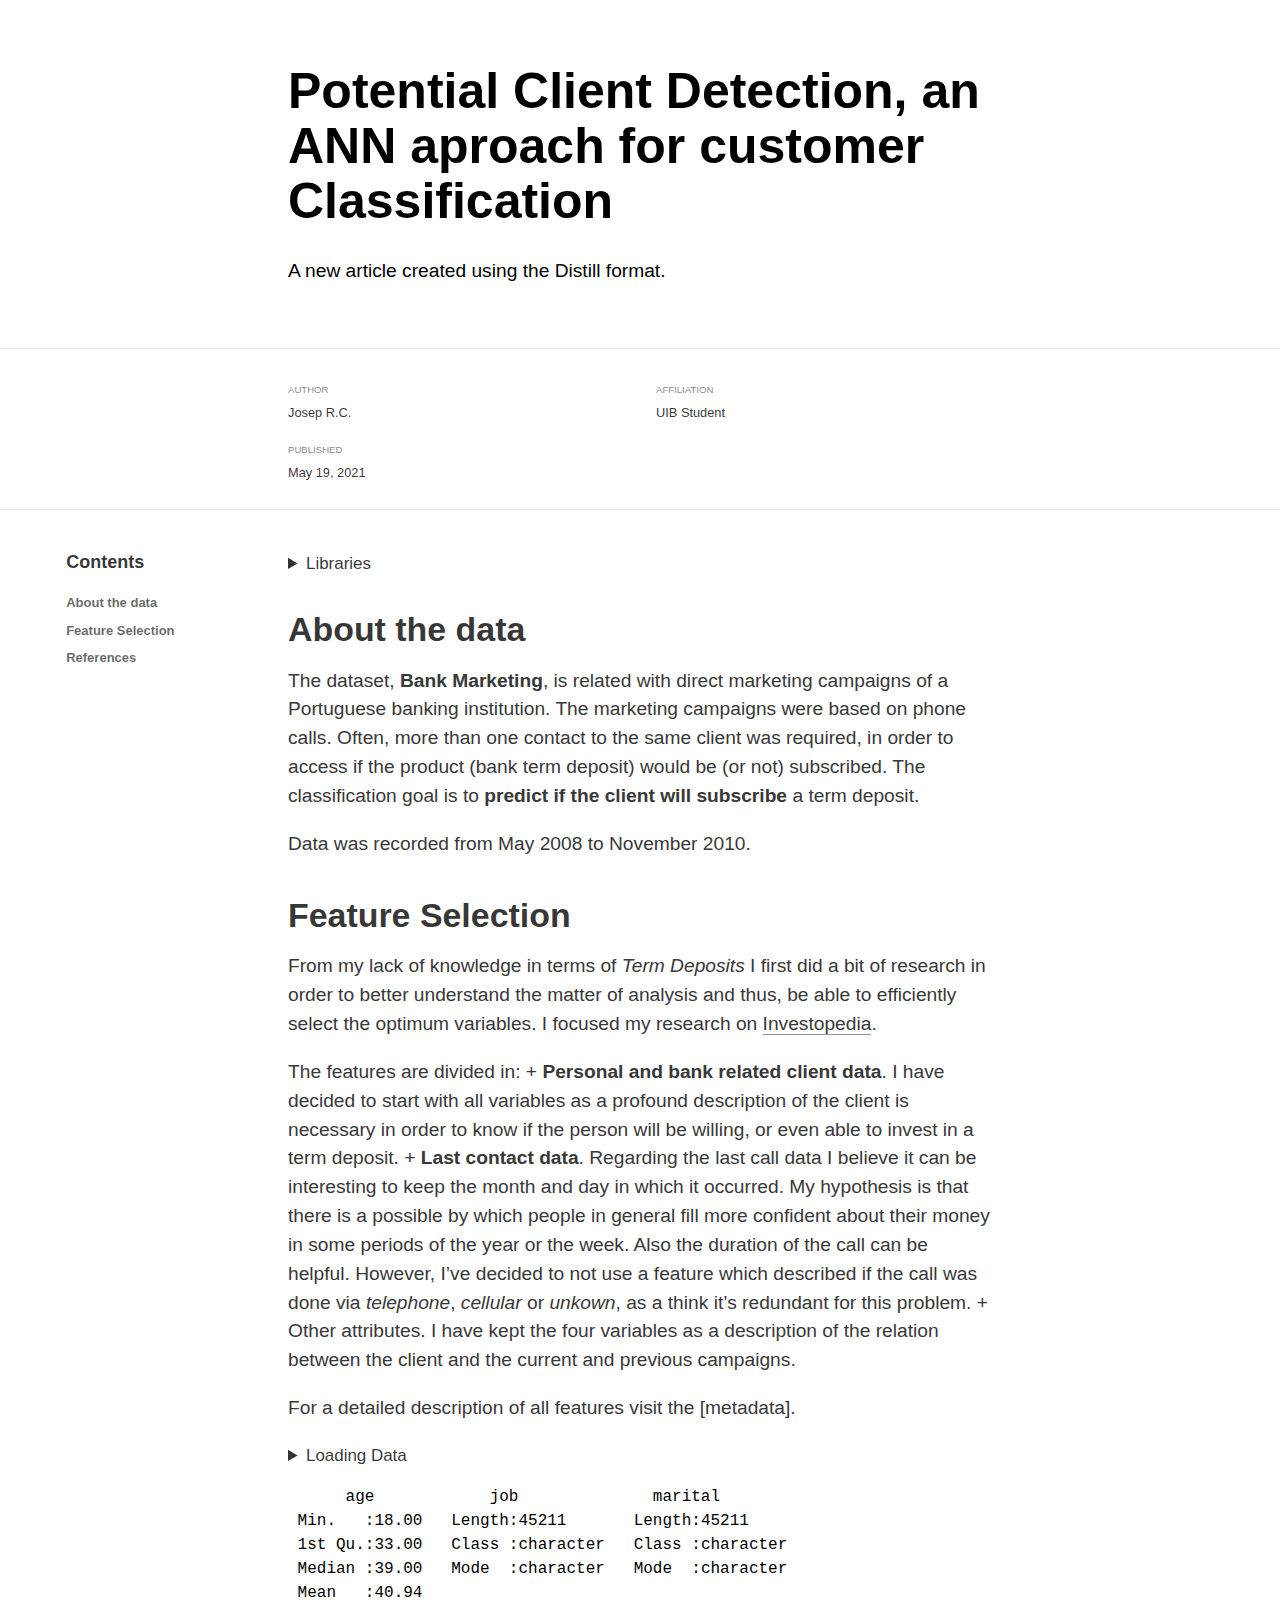
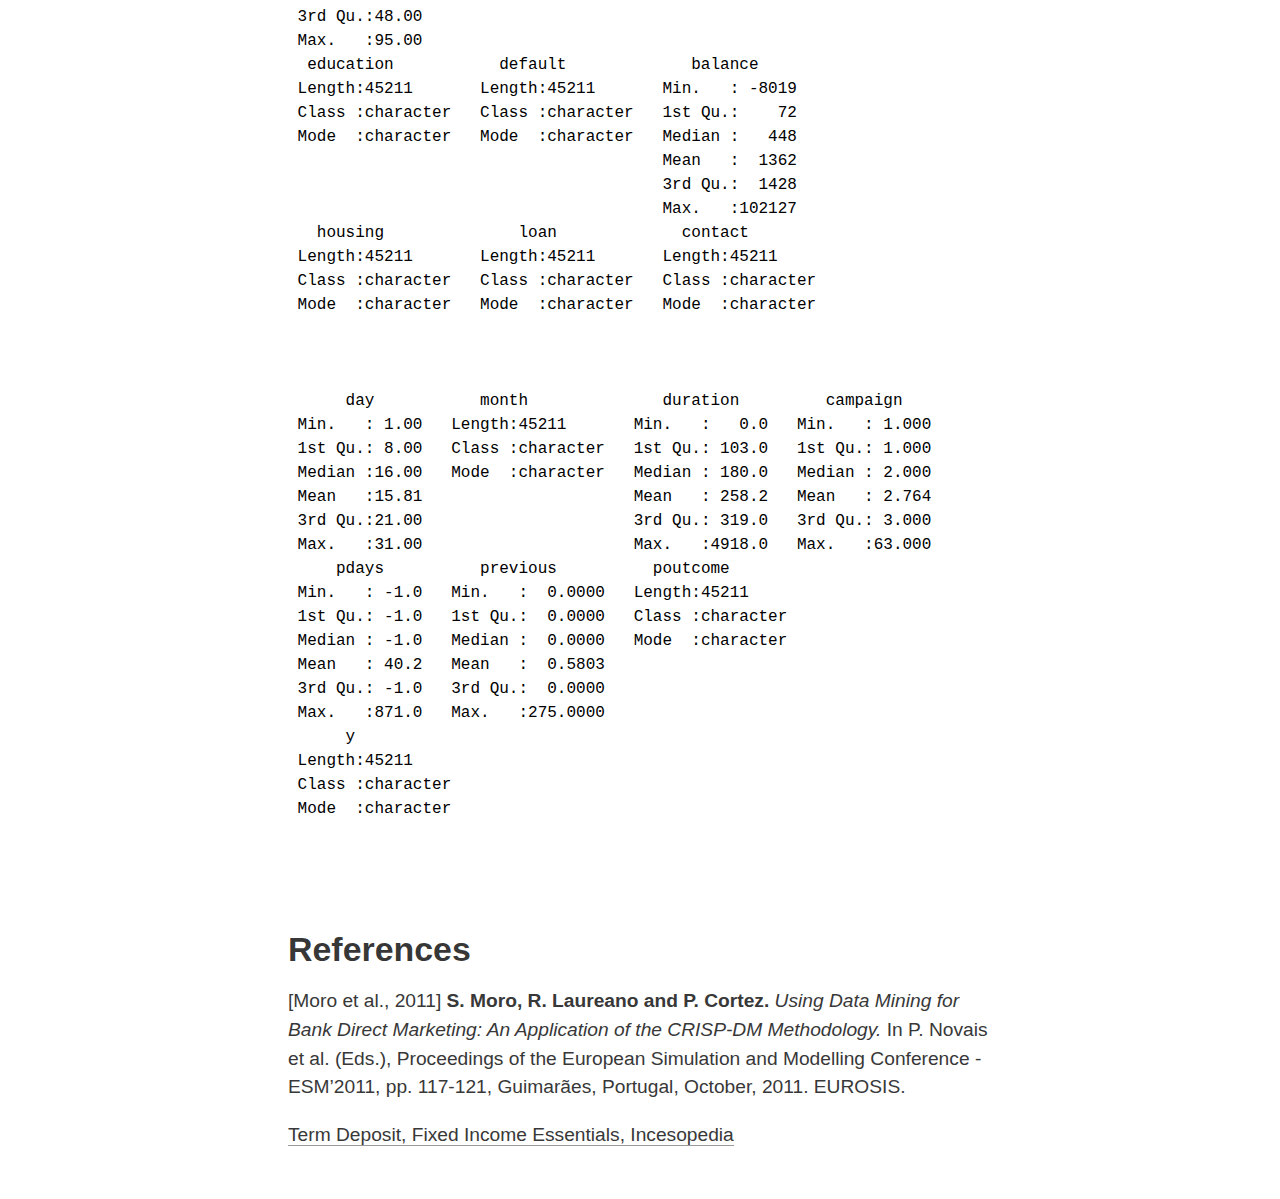
==== Index.html @ f20b3eb5 "Redistribution" ====
<!DOCTYPE html>

<html xmlns="http://www.w3.org/1999/xhtml" lang xml:lang>

<head>
  <meta charset="utf-8" />
  <meta name="viewport" content="width=device-width, initial-scale=1" />
  <meta http-equiv="X-UA-Compatible" content="IE=Edge,chrome=1" />
  <meta name="generator" content="distill" />

  <style type="text/css">
  /* Hide doc at startup (prevent jankiness while JS renders/transforms) */
  body {
    visibility: hidden;
  }
  </style>

 <!--radix_placeholder_import_source-->
 <!--/radix_placeholder_import_source-->

<style type="text/css">code{white-space: pre;}</style>
<style type="text/css" data-origin="pandoc">
pre > code.sourceCode { white-space: pre; position: relative; }
pre > code.sourceCode > span { display: inline-block; line-height: 1.25; }
pre > code.sourceCode > span:empty { height: 1.2em; }
code.sourceCode > span { color: inherit; text-decoration: inherit; }
div.sourceCode { margin: 1em 0; }
pre.sourceCode { margin: 0; }
@media screen {
div.sourceCode { overflow: auto; }
}
@media print {
pre > code.sourceCode { white-space: pre-wrap; }
pre > code.sourceCode > span { text-indent: -5em; padding-left: 5em; }
}
pre.numberSource code
  { counter-reset: source-line 0; }
pre.numberSource code > span
  { position: relative; left: -4em; counter-increment: source-line; }
pre.numberSource code > span > a:first-child::before
  { content: counter(source-line);
    position: relative; left: -1em; text-align: right; vertical-align: baseline;
    border: none; display: inline-block;
    -webkit-touch-callout: none; -webkit-user-select: none;
    -khtml-user-select: none; -moz-user-select: none;
    -ms-user-select: none; user-select: none;
    padding: 0 4px; width: 4em;
    color: #aaaaaa;
  }
pre.numberSource { margin-left: 3em; border-left: 1px solid #aaaaaa;  padding-left: 4px; }
div.sourceCode
  {   }
@media screen {
pre > code.sourceCode > span > a:first-child::before { text-decoration: underline; }
}
code span.al { color: #ad0000; } /* Alert */
code span.an { color: #5e5e5e; } /* Annotation */
code span.at { color: #20794d; } /* Attribute */
code span.bn { color: #ad0000; } /* BaseN */
code span.bu { } /* BuiltIn */
code span.cf { color: #007ba5; } /* ControlFlow */
code span.ch { color: #20794d; } /* Char */
code span.cn { color: #8f5902; } /* Constant */
code span.co { color: #5e5e5e; } /* Comment */
code span.cv { color: #5e5e5e; font-style: italic; } /* CommentVar */
code span.do { color: #5e5e5e; font-style: italic; } /* Documentation */
code span.dt { color: #ad0000; } /* DataType */
code span.dv { color: #ad0000; } /* DecVal */
code span.er { color: #ad0000; } /* Error */
code span.ex { } /* Extension */
code span.fl { color: #ad0000; } /* Float */
code span.fu { color: #4758ab; } /* Function */
code span.im { } /* Import */
code span.in { color: #5e5e5e; } /* Information */
code span.kw { color: #007ba5; } /* Keyword */
code span.op { color: #5e5e5e; } /* Operator */
code span.ot { color: #007ba5; } /* Other */
code span.pp { color: #ad0000; } /* Preprocessor */
code span.sc { color: #20794d; } /* SpecialChar */
code span.ss { color: #20794d; } /* SpecialString */
code span.st { color: #20794d; } /* String */
code span.va { color: #111111; } /* Variable */
code span.vs { color: #20794d; } /* VerbatimString */
code span.wa { color: #5e5e5e; font-style: italic; } /* Warning */
</style>

  <!--radix_placeholder_meta_tags-->
  <title>Potential Client Detection, an ANN aproach for customer Classification</title>

  <meta property="description" itemprop="description" content="A new article created using the Distill format." />


  <!--  https://schema.org/Article -->
  <meta property="article:published" itemprop="datePublished" content="2021-05-20" />
  <meta property="article:created" itemprop="dateCreated" content="2021-05-20" />
  <meta name="article:author" content="Josep R.C." />

  <!--  https://developers.facebook.com/docs/sharing/webmasters#markup -->
  <meta property="og:title" content="Potential Client Detection, an ANN aproach for customer Classification" />
  <meta property="og:type" content="article" />
  <meta property="og:description" content="A new article created using the Distill format." />
  <meta property="og:locale" content="en_US" />

  <!--  https://dev.twitter.com/cards/types/summary -->
  <meta property="twitter:card" content="summary" />
  <meta property="twitter:title" content="Potential Client Detection, an ANN aproach for customer Classification" />
  <meta property="twitter:description" content="A new article created using the Distill format." />

  <!--/radix_placeholder_meta_tags-->
  <!--radix_placeholder_rmarkdown_metadata-->

  <script type="text/json" id="radix-rmarkdown-metadata">
  {"type":"list","attributes":{"names":{"type":"character","attributes":{},"value":["title","description","author","date","output"]}},"value":[{"type":"character","attributes":{},"value":["Potential Client Detection, an ANN aproach for customer Classification"]},{"type":"character","attributes":{},"value":["A new article created using the Distill format.\n"]},{"type":"list","attributes":{},"value":[{"type":"list","attributes":{"names":{"type":"character","attributes":{},"value":["name","url","affiliation","affiliation_url"]}},"value":[{"type":"character","attributes":{},"value":["Josep R.C."]},{"type":"character","attributes":{},"value":["https://www.linkedin.com/in/josep%F0%9F%8C%AB-roman-cardell-414880184/"]},{"type":"character","attributes":{},"value":["UIB Student"]},{"type":"character","attributes":{},"value":["https://www.uib.cat/"]}]}]},{"type":"character","attributes":{},"value":["2021-05-20"]},{"type":"list","attributes":{"names":{"type":"character","attributes":{},"value":["distill::distill_article"]}},"value":[{"type":"list","attributes":{"names":{"type":"character","attributes":{},"value":["toc","toc_depth","toc_float","code_folding","theme","selfe_contained"]}},"value":[{"type":"logical","attributes":{},"value":[true]},{"type":"integer","attributes":{},"value":[3]},{"type":"logical","attributes":{},"value":[true]},{"type":"logical","attributes":{},"value":[true]},{"type":"character","attributes":{},"value":["theme1.css"]},{"type":"logical","attributes":{},"value":[false]}]}]}]}
  </script>
  <!--/radix_placeholder_rmarkdown_metadata-->
  
  <script type="text/json" id="radix-resource-manifest">
  {"type":"list","attributes":{},"value":[]}
  </script>
  <!--radix_placeholder_navigation_in_header-->
  <!--/radix_placeholder_navigation_in_header-->
  <!--radix_placeholder_distill-->

  <style type="text/css">

  body {
    background-color: white;
  }

  .pandoc-table {
    width: 100%;
  }

  .pandoc-table>caption {
    margin-bottom: 10px;
  }

  .pandoc-table th:not([align]) {
    text-align: left;
  }

  .pagedtable-footer {
    font-size: 15px;
  }

  d-byline .byline {
    grid-template-columns: 2fr 2fr;
  }

  d-byline .byline h3 {
    margin-block-start: 1.5em;
  }

  d-byline .byline .authors-affiliations h3 {
    margin-block-start: 0.5em;
  }

  .authors-affiliations .orcid-id {
    width: 16px;
    height:16px;
    margin-left: 4px;
    margin-right: 4px;
    vertical-align: middle;
    padding-bottom: 2px;
  }

  d-title .dt-tags {
    margin-top: 1em;
    grid-column: text;
  }

  .dt-tags .dt-tag {
    text-decoration: none;
    display: inline-block;
    color: rgba(0,0,0,0.6);
    padding: 0em 0.4em;
    margin-right: 0.5em;
    margin-bottom: 0.4em;
    font-size: 70%;
    border: 1px solid rgba(0,0,0,0.2);
    border-radius: 3px;
    text-transform: uppercase;
    font-weight: 500;
  }

  d-article table.gt_table td,
  d-article table.gt_table th {
    border-bottom: none;
  }

  .html-widget {
    margin-bottom: 2.0em;
  }

  .l-screen-inset {
    padding-right: 16px;
  }

  .l-screen .caption {
    margin-left: 10px;
  }

  .shaded {
    background: rgb(247, 247, 247);
    padding-top: 20px;
    padding-bottom: 20px;
    border-top: 1px solid rgba(0, 0, 0, 0.1);
    border-bottom: 1px solid rgba(0, 0, 0, 0.1);
  }

  .shaded .html-widget {
    margin-bottom: 0;
    border: 1px solid rgba(0, 0, 0, 0.1);
  }

  .shaded .shaded-content {
    background: white;
  }

  .text-output {
    margin-top: 0;
    line-height: 1.5em;
  }

  .hidden {
    display: none !important;
  }

  d-article {
    padding-top: 2.5rem;
    padding-bottom: 30px;
  }

  d-appendix {
    padding-top: 30px;
  }

  d-article>p>img {
    width: 100%;
  }

  d-article h2 {
    margin: 1rem 0 1.5rem 0;
  }

  d-article h3 {
    margin-top: 1.5rem;
  }

  d-article iframe {
    border: 1px solid rgba(0, 0, 0, 0.1);
    margin-bottom: 2.0em;
    width: 100%;
  }

  /* Tweak code blocks */

  d-article div.sourceCode code,
  d-article pre code {
    font-family: Consolas, Monaco, 'Andale Mono', 'Ubuntu Mono', monospace;
  }

  d-article pre,
  d-article div.sourceCode,
  d-article div.sourceCode pre {
    overflow: auto;
  }

  d-article div.sourceCode {
    background-color: white;
  }

  d-article div.sourceCode pre {
    padding-left: 10px;
    font-size: 12px;
    border-left: 2px solid rgba(0,0,0,0.1);
  }

  d-article pre {
    font-size: 12px;
    color: black;
    background: none;
    margin-top: 0;
    text-align: left;
    white-space: pre;
    word-spacing: normal;
    word-break: normal;
    word-wrap: normal;
    line-height: 1.5;

    -moz-tab-size: 4;
    -o-tab-size: 4;
    tab-size: 4;

    -webkit-hyphens: none;
    -moz-hyphens: none;
    -ms-hyphens: none;
    hyphens: none;
  }

  d-article pre a {
    border-bottom: none;
  }

  d-article pre a:hover {
    border-bottom: none;
    text-decoration: underline;
  }

  d-article details {
    grid-column: text;
    margin-bottom: 0.8em;
  }

  @media(min-width: 768px) {

  d-article pre,
  d-article div.sourceCode,
  d-article div.sourceCode pre {
    overflow: visible !important;
  }

  d-article div.sourceCode pre {
    padding-left: 18px;
    font-size: 14px;
  }

  d-article pre {
    font-size: 14px;
  }

  }

  figure img.external {
    background: white;
    border: 1px solid rgba(0, 0, 0, 0.1);
    box-shadow: 0 1px 8px rgba(0, 0, 0, 0.1);
    padding: 18px;
    box-sizing: border-box;
  }

  /* CSS for d-contents */

  .d-contents {
    grid-column: text;
    color: rgba(0,0,0,0.8);
    font-size: 0.9em;
    padding-bottom: 1em;
    margin-bottom: 1em;
    padding-bottom: 0.5em;
    margin-bottom: 1em;
    padding-left: 0.25em;
    justify-self: start;
  }

  @media(min-width: 1000px) {
    .d-contents.d-contents-float {
      height: 0;
      grid-column-start: 1;
      grid-column-end: 4;
      justify-self: center;
      padding-right: 3em;
      padding-left: 2em;
    }
  }

  .d-contents nav h3 {
    font-size: 18px;
    margin-top: 0;
    margin-bottom: 1em;
  }

  .d-contents li {
    list-style-type: none
  }

  .d-contents nav > ul {
    padding-left: 0;
  }

  .d-contents ul {
    padding-left: 1em
  }

  .d-contents nav ul li {
    margin-top: 0.6em;
    margin-bottom: 0.2em;
  }

  .d-contents nav a {
    font-size: 13px;
    border-bottom: none;
    text-decoration: none
    color: rgba(0, 0, 0, 0.8);
  }

  .d-contents nav a:hover {
    text-decoration: underline solid rgba(0, 0, 0, 0.6)
  }

  .d-contents nav > ul > li > a {
    font-weight: 600;
  }

  .d-contents nav > ul > li > ul {
    font-weight: inherit;
  }

  .d-contents nav > ul > li > ul > li {
    margin-top: 0.2em;
  }


  .d-contents nav ul {
    margin-top: 0;
    margin-bottom: 0.25em;
  }

  .d-article-with-toc h2:nth-child(2) {
    margin-top: 0;
  }


  /* Figure */

  .figure {
    position: relative;
    margin-bottom: 2.5em;
    margin-top: 1.5em;
  }

  .figure img {
    width: 100%;
  }

  .figure .caption {
    color: rgba(0, 0, 0, 0.6);
    font-size: 12px;
    line-height: 1.5em;
  }

  .figure img.external {
    background: white;
    border: 1px solid rgba(0, 0, 0, 0.1);
    box-shadow: 0 1px 8px rgba(0, 0, 0, 0.1);
    padding: 18px;
    box-sizing: border-box;
  }

  .figure .caption a {
    color: rgba(0, 0, 0, 0.6);
  }

  .figure .caption b,
  .figure .caption strong, {
    font-weight: 600;
    color: rgba(0, 0, 0, 1.0);
  }

  /* Citations */

  d-article .citation {
    color: inherit;
    cursor: inherit;
  }

  div.hanging-indent{
    margin-left: 1em; text-indent: -1em;
  }

  /* Citation hover box */

  .tippy-box[data-theme~=light-border] {
    background-color: rgba(250, 250, 250, 0.95);
  }

  .tippy-content > p {
    margin-bottom: 0;
    padding: 2px;
  }


  /* Tweak 1000px media break to show more text */

  @media(min-width: 1000px) {
    .base-grid,
    distill-header,
    d-title,
    d-abstract,
    d-article,
    d-appendix,
    distill-appendix,
    d-byline,
    d-footnote-list,
    d-citation-list,
    distill-footer {
      grid-template-columns: [screen-start] 1fr [page-start kicker-start] 80px [middle-start] 50px [text-start kicker-end] 65px 65px 65px 65px 65px 65px 65px 65px [text-end gutter-start] 65px [middle-end] 65px [page-end gutter-end] 1fr [screen-end];
      grid-column-gap: 16px;
    }

    .grid {
      grid-column-gap: 16px;
    }

    d-article {
      font-size: 1.06rem;
      line-height: 1.7em;
    }
    figure .caption, .figure .caption, figure figcaption {
      font-size: 13px;
    }
  }

  @media(min-width: 1180px) {
    .base-grid,
    distill-header,
    d-title,
    d-abstract,
    d-article,
    d-appendix,
    distill-appendix,
    d-byline,
    d-footnote-list,
    d-citation-list,
    distill-footer {
      grid-template-columns: [screen-start] 1fr [page-start kicker-start] 60px [middle-start] 60px [text-start kicker-end] 60px 60px 60px 60px 60px 60px 60px 60px [text-end gutter-start] 60px [middle-end] 60px [page-end gutter-end] 1fr [screen-end];
      grid-column-gap: 32px;
    }

    .grid {
      grid-column-gap: 32px;
    }
  }


  /* Get the citation styles for the appendix (not auto-injected on render since
     we do our own rendering of the citation appendix) */

  d-appendix .citation-appendix,
  .d-appendix .citation-appendix {
    font-size: 11px;
    line-height: 15px;
    border-left: 1px solid rgba(0, 0, 0, 0.1);
    padding-left: 18px;
    border: 1px solid rgba(0,0,0,0.1);
    background: rgba(0, 0, 0, 0.02);
    padding: 10px 18px;
    border-radius: 3px;
    color: rgba(150, 150, 150, 1);
    overflow: hidden;
    margin-top: -12px;
    white-space: pre-wrap;
    word-wrap: break-word;
  }

  /* Include appendix styles here so they can be overridden */

  d-appendix {
    contain: layout style;
    font-size: 0.8em;
    line-height: 1.7em;
    margin-top: 60px;
    margin-bottom: 0;
    border-top: 1px solid rgba(0, 0, 0, 0.1);
    color: rgba(0,0,0,0.5);
    padding-top: 60px;
    padding-bottom: 48px;
  }

  d-appendix h3 {
    grid-column: page-start / text-start;
    font-size: 15px;
    font-weight: 500;
    margin-top: 1em;
    margin-bottom: 0;
    color: rgba(0,0,0,0.65);
  }

  d-appendix h3 + * {
    margin-top: 1em;
  }

  d-appendix ol {
    padding: 0 0 0 15px;
  }

  @media (min-width: 768px) {
    d-appendix ol {
      padding: 0 0 0 30px;
      margin-left: -30px;
    }
  }

  d-appendix li {
    margin-bottom: 1em;
  }

  d-appendix a {
    color: rgba(0, 0, 0, 0.6);
  }

  d-appendix > * {
    grid-column: text;
  }

  d-appendix > d-footnote-list,
  d-appendix > d-citation-list,
  d-appendix > distill-appendix {
    grid-column: screen;
  }

  /* Include footnote styles here so they can be overridden */

  d-footnote-list {
    contain: layout style;
  }

  d-footnote-list > * {
    grid-column: text;
  }

  d-footnote-list a.footnote-backlink {
    color: rgba(0,0,0,0.3);
    padding-left: 0.5em;
  }



  /* Anchor.js */

  .anchorjs-link {
    /*transition: all .25s linear; */
    text-decoration: none;
    border-bottom: none;
  }
  *:hover > .anchorjs-link {
    margin-left: -1.125em !important;
    text-decoration: none;
    border-bottom: none;
  }

  /* Social footer */

  .social_footer {
    margin-top: 30px;
    margin-bottom: 0;
    color: rgba(0,0,0,0.67);
  }

  .disqus-comments {
    margin-right: 30px;
  }

  .disqus-comment-count {
    border-bottom: 1px solid rgba(0, 0, 0, 0.4);
    cursor: pointer;
  }

  #disqus_thread {
    margin-top: 30px;
  }

  .article-sharing a {
    border-bottom: none;
    margin-right: 8px;
  }

  .article-sharing a:hover {
    border-bottom: none;
  }

  .sidebar-section.subscribe {
    font-size: 12px;
    line-height: 1.6em;
  }

  .subscribe p {
    margin-bottom: 0.5em;
  }


  .article-footer .subscribe {
    font-size: 15px;
    margin-top: 45px;
  }


  .sidebar-section.custom {
    font-size: 12px;
    line-height: 1.6em;
  }

  .custom p {
    margin-bottom: 0.5em;
  }

  /* Styles for listing layout (hide title) */
  .layout-listing d-title, .layout-listing .d-title {
    display: none;
  }

  /* Styles for posts lists (not auto-injected) */


  .posts-with-sidebar {
    padding-left: 45px;
    padding-right: 45px;
  }

  .posts-list .description h2,
  .posts-list .description p {
    font-family: -apple-system, BlinkMacSystemFont, "Segoe UI", Roboto, Oxygen, Ubuntu, Cantarell, "Fira Sans", "Droid Sans", "Helvetica Neue", Arial, sans-serif;
  }

  .posts-list .description h2 {
    font-weight: 700;
    border-bottom: none;
    padding-bottom: 0;
  }

  .posts-list h2.post-tag {
    border-bottom: 1px solid rgba(0, 0, 0, 0.2);
    padding-bottom: 12px;
  }
  .posts-list {
    margin-top: 60px;
    margin-bottom: 24px;
  }

  .posts-list .post-preview {
    text-decoration: none;
    overflow: hidden;
    display: block;
    border-bottom: 1px solid rgba(0, 0, 0, 0.1);
    padding: 24px 0;
  }

  .post-preview-last {
    border-bottom: none !important;
  }

  .posts-list .posts-list-caption {
    grid-column: screen;
    font-weight: 400;
  }

  .posts-list .post-preview h2 {
    margin: 0 0 6px 0;
    line-height: 1.2em;
    font-style: normal;
    font-size: 24px;
  }

  .posts-list .post-preview p {
    margin: 0 0 12px 0;
    line-height: 1.4em;
    font-size: 16px;
  }

  .posts-list .post-preview .thumbnail {
    box-sizing: border-box;
    margin-bottom: 24px;
    position: relative;
    max-width: 500px;
  }
  .posts-list .post-preview img {
    width: 100%;
    display: block;
  }

  .posts-list .metadata {
    font-size: 12px;
    line-height: 1.4em;
    margin-bottom: 18px;
  }

  .posts-list .metadata > * {
    display: inline-block;
  }

  .posts-list .metadata .publishedDate {
    margin-right: 2em;
  }

  .posts-list .metadata .dt-authors {
    display: block;
    margin-top: 0.3em;
    margin-right: 2em;
  }

  .posts-list .dt-tags {
    display: block;
    line-height: 1em;
  }

  .posts-list .dt-tags .dt-tag {
    display: inline-block;
    color: rgba(0,0,0,0.6);
    padding: 0.3em 0.4em;
    margin-right: 0.2em;
    margin-bottom: 0.4em;
    font-size: 60%;
    border: 1px solid rgba(0,0,0,0.2);
    border-radius: 3px;
    text-transform: uppercase;
    font-weight: 500;
  }

  .posts-list img {
    opacity: 1;
  }

  .posts-list img[data-src] {
    opacity: 0;
  }

  .posts-more {
    clear: both;
  }


  .posts-sidebar {
    font-size: 16px;
  }

  .posts-sidebar h3 {
    font-size: 16px;
    margin-top: 0;
    margin-bottom: 0.5em;
    font-weight: 400;
    text-transform: uppercase;
  }

  .sidebar-section {
    margin-bottom: 30px;
  }

  .categories ul {
    list-style-type: none;
    margin: 0;
    padding: 0;
  }

  .categories li {
    color: rgba(0, 0, 0, 0.8);
    margin-bottom: 0;
  }

  .categories li>a {
    border-bottom: none;
  }

  .categories li>a:hover {
    border-bottom: 1px solid rgba(0, 0, 0, 0.4);
  }

  .categories .active {
    font-weight: 600;
  }

  .categories .category-count {
    color: rgba(0, 0, 0, 0.4);
  }


  @media(min-width: 768px) {
    .posts-list .post-preview h2 {
      font-size: 26px;
    }
    .posts-list .post-preview .thumbnail {
      float: right;
      width: 30%;
      margin-bottom: 0;
    }
    .posts-list .post-preview .description {
      float: left;
      width: 45%;
    }
    .posts-list .post-preview .metadata {
      float: left;
      width: 20%;
      margin-top: 8px;
    }
    .posts-list .post-preview p {
      margin: 0 0 12px 0;
      line-height: 1.5em;
      font-size: 16px;
    }
    .posts-with-sidebar .posts-list {
      float: left;
      width: 75%;
    }
    .posts-with-sidebar .posts-sidebar {
      float: right;
      width: 20%;
      margin-top: 60px;
      padding-top: 24px;
      padding-bottom: 24px;
    }
  }


  /* Improve display for browsers without grid (IE/Edge <= 15) */

  .downlevel {
    line-height: 1.6em;
    font-family: -apple-system, BlinkMacSystemFont, "Segoe UI", Roboto, Oxygen, Ubuntu, Cantarell, "Fira Sans", "Droid Sans", "Helvetica Neue", Arial, sans-serif;
    margin: 0;
  }

  .downlevel .d-title {
    padding-top: 6rem;
    padding-bottom: 1.5rem;
  }

  .downlevel .d-title h1 {
    font-size: 50px;
    font-weight: 700;
    line-height: 1.1em;
    margin: 0 0 0.5rem;
  }

  .downlevel .d-title p {
    font-weight: 300;
    font-size: 1.2rem;
    line-height: 1.55em;
    margin-top: 0;
  }

  .downlevel .d-byline {
    padding-top: 0.8em;
    padding-bottom: 0.8em;
    font-size: 0.8rem;
    line-height: 1.8em;
  }

  .downlevel .section-separator {
    border: none;
    border-top: 1px solid rgba(0, 0, 0, 0.1);
  }

  .downlevel .d-article {
    font-size: 1.06rem;
    line-height: 1.7em;
    padding-top: 1rem;
    padding-bottom: 2rem;
  }


  .downlevel .d-appendix {
    padding-left: 0;
    padding-right: 0;
    max-width: none;
    font-size: 0.8em;
    line-height: 1.7em;
    margin-bottom: 0;
    color: rgba(0,0,0,0.5);
    padding-top: 40px;
    padding-bottom: 48px;
  }

  .downlevel .footnotes ol {
    padding-left: 13px;
  }

  .downlevel .base-grid,
  .downlevel .distill-header,
  .downlevel .d-title,
  .downlevel .d-abstract,
  .downlevel .d-article,
  .downlevel .d-appendix,
  .downlevel .distill-appendix,
  .downlevel .d-byline,
  .downlevel .d-footnote-list,
  .downlevel .d-citation-list,
  .downlevel .distill-footer,
  .downlevel .appendix-bottom,
  .downlevel .posts-container {
    padding-left: 40px;
    padding-right: 40px;
  }

  @media(min-width: 768px) {
    .downlevel .base-grid,
    .downlevel .distill-header,
    .downlevel .d-title,
    .downlevel .d-abstract,
    .downlevel .d-article,
    .downlevel .d-appendix,
    .downlevel .distill-appendix,
    .downlevel .d-byline,
    .downlevel .d-footnote-list,
    .downlevel .d-citation-list,
    .downlevel .distill-footer,
    .downlevel .appendix-bottom,
    .downlevel .posts-container {
    padding-left: 150px;
    padding-right: 150px;
    max-width: 900px;
  }
  }

  .downlevel pre code {
    display: block;
    border-left: 2px solid rgba(0, 0, 0, .1);
    padding: 0 0 0 20px;
    font-size: 14px;
  }

  .downlevel code, .downlevel pre {
    color: black;
    background: none;
    font-family: Consolas, Monaco, 'Andale Mono', 'Ubuntu Mono', monospace;
    text-align: left;
    white-space: pre;
    word-spacing: normal;
    word-break: normal;
    word-wrap: normal;
    line-height: 1.5;

    -moz-tab-size: 4;
    -o-tab-size: 4;
    tab-size: 4;

    -webkit-hyphens: none;
    -moz-hyphens: none;
    -ms-hyphens: none;
    hyphens: none;
  }

  .downlevel .posts-list .post-preview {
    color: inherit;
  }



  </style>

  <script type="application/javascript">

  function is_downlevel_browser() {
    if (bowser.isUnsupportedBrowser({ msie: "12", msedge: "16"},
                                   window.navigator.userAgent)) {
      return true;
    } else {
      return window.load_distill_framework === undefined;
    }
  }

  // show body when load is complete
  function on_load_complete() {

    // add anchors
    if (window.anchors) {
      window.anchors.options.placement = 'left';
      window.anchors.add('d-article > h2, d-article > h3, d-article > h4, d-article > h5');
    }


    // set body to visible
    document.body.style.visibility = 'visible';

    // force redraw for leaflet widgets
    if (window.HTMLWidgets) {
      var maps = window.HTMLWidgets.findAll(".leaflet");
      $.each(maps, function(i, el) {
        var map = this.getMap();
        map.invalidateSize();
        map.eachLayer(function(layer) {
          if (layer instanceof L.TileLayer)
            layer.redraw();
        });
      });
    }

    // trigger 'shown' so htmlwidgets resize
    $('d-article').trigger('shown');
  }

  function init_distill() {

    init_common();

    // create front matter
    var front_matter = $('<d-front-matter></d-front-matter>');
    $('#distill-front-matter').wrap(front_matter);

    // create d-title
    $('.d-title').changeElementType('d-title');

    // create d-byline
    var byline = $('<d-byline></d-byline>');
    $('.d-byline').replaceWith(byline);

    // create d-article
    var article = $('<d-article></d-article>');
    $('.d-article').wrap(article).children().unwrap();

    // move posts container into article
    $('.posts-container').appendTo($('d-article'));

    // create d-appendix
    $('.d-appendix').changeElementType('d-appendix');

    // flag indicating that we have appendix items
    var appendix = $('.appendix-bottom').children('h3').length > 0;

    // replace footnotes with <d-footnote>
    $('.footnote-ref').each(function(i, val) {
      appendix = true;
      var href = $(this).attr('href');
      var id = href.replace('#', '');
      var fn = $('#' + id);
      var fn_p = $('#' + id + '>p');
      fn_p.find('.footnote-back').remove();
      var text = fn_p.html();
      var dtfn = $('<d-footnote></d-footnote>');
      dtfn.html(text);
      $(this).replaceWith(dtfn);
    });
    // remove footnotes
    $('.footnotes').remove();

    // move refs into #references-listing
    $('#references-listing').replaceWith($('#refs'));

    $('h1.appendix, h2.appendix').each(function(i, val) {
      $(this).changeElementType('h3');
    });
    $('h3.appendix').each(function(i, val) {
      var id = $(this).attr('id');
      $('.d-contents a[href="#' + id + '"]').parent().remove();
      appendix = true;
      $(this).nextUntil($('h1, h2, h3')).addBack().appendTo($('d-appendix'));
    });

    // show d-appendix if we have appendix content
    $("d-appendix").css('display', appendix ? 'grid' : 'none');

    // localize layout chunks to just output
    $('.layout-chunk').each(function(i, val) {

      // capture layout
      var layout = $(this).attr('data-layout');

      // apply layout to markdown level block elements
      var elements = $(this).children().not('details, div.sourceCode, pre, script');
      elements.each(function(i, el) {
        var layout_div = $('<div class="' + layout + '"></div>');
        if (layout_div.hasClass('shaded')) {
          var shaded_content = $('<div class="shaded-content"></div>');
          $(this).wrap(shaded_content);
          $(this).parent().wrap(layout_div);
        } else {
          $(this).wrap(layout_div);
        }
      });


      // unwrap the layout-chunk div
      $(this).children().unwrap();
    });

    // remove code block used to force  highlighting css
    $('.distill-force-highlighting-css').parent().remove();

    // remove empty line numbers inserted by pandoc when using a
    // custom syntax highlighting theme
    $('code.sourceCode a:empty').remove();

    // load distill framework
    load_distill_framework();

    // wait for window.distillRunlevel == 4 to do post processing
    function distill_post_process() {

      if (!window.distillRunlevel || window.distillRunlevel < 4)
        return;

      // hide author/affiliations entirely if we have no authors
      var front_matter = JSON.parse($("#distill-front-matter").html());
      var have_authors = front_matter.authors && front_matter.authors.length > 0;
      if (!have_authors)
        $('d-byline').addClass('hidden');

      // article with toc class
      $('.d-contents').parent().addClass('d-article-with-toc');

      // strip links that point to #
      $('.authors-affiliations').find('a[href="#"]').removeAttr('href');

      // add orcid ids
      $('.authors-affiliations').find('.author').each(function(i, el) {
        var orcid_id = front_matter.authors[i].orcidID;
        if (orcid_id) {
          var a = $('<a></a>');
          a.attr('href', 'https://orcid.org/' + orcid_id);
          var img = $('<img></img>');
          img.addClass('orcid-id');
          img.attr('alt', 'ORCID ID');
          img.attr('src','[data-uri]');
          a.append(img);
          $(this).append(a);
        }
      });

      // hide elements of author/affiliations grid that have no value
      function hide_byline_column(caption) {
        $('d-byline').find('h3:contains("' + caption + '")').parent().css('visibility', 'hidden');
      }

      // affiliations
      var have_affiliations = false;
      for (var i = 0; i<front_matter.authors.length; ++i) {
        var author = front_matter.authors[i];
        if (author.affiliation !== "&nbsp;") {
          have_affiliations = true;
          break;
        }
      }
      if (!have_affiliations)
        $('d-byline').find('h3:contains("Affiliations")').css('visibility', 'hidden');

      // published date
      if (!front_matter.publishedDate)
        hide_byline_column("Published");

      // document object identifier
      var doi = $('d-byline').find('h3:contains("DOI")');
      var doi_p = doi.next().empty();
      if (!front_matter.doi) {
        // if we have a citation and valid citationText then link to that
        if ($('#citation').length > 0 && front_matter.citationText) {
          doi.html('Citation');
          $('<a href="#citation"></a>')
            .text(front_matter.citationText)
            .appendTo(doi_p);
        } else {
          hide_byline_column("DOI");
        }
      } else {
        $('<a></a>')
           .attr('href', "https://doi.org/" + front_matter.doi)
           .html(front_matter.doi)
           .appendTo(doi_p);
      }

       // change plural form of authors/affiliations
      if (front_matter.authors.length === 1) {
        var grid = $('.authors-affiliations');
        grid.children('h3:contains("Authors")').text('Author');
        grid.children('h3:contains("Affiliations")').text('Affiliation');
      }

      // remove d-appendix and d-footnote-list local styles
      $('d-appendix > style:first-child').remove();
      $('d-footnote-list > style:first-child').remove();

      // move appendix-bottom entries to the bottom
      $('.appendix-bottom').appendTo('d-appendix').children().unwrap();
      $('.appendix-bottom').remove();

      // hoverable references
      $('span.citation[data-cites]').each(function() {
        var refHtml = $('#ref-' + $(this).attr('data-cites')).html();
        window.tippy(this, {
          allowHTML: true,
          content: refHtml,
          maxWidth: 500,
          interactive: true,
          interactiveBorder: 10,
          theme: 'light-border',
          placement: 'bottom-start'
        });
      });

      // clear polling timer
      clearInterval(tid);

      // show body now that everything is ready
      on_load_complete();
    }

    var tid = setInterval(distill_post_process, 50);
    distill_post_process();

  }

  function init_downlevel() {

    init_common();

     // insert hr after d-title
    $('.d-title').after($('<hr class="section-separator"/>'));

    // check if we have authors
    var front_matter = JSON.parse($("#distill-front-matter").html());
    var have_authors = front_matter.authors && front_matter.authors.length > 0;

    // manage byline/border
    if (!have_authors)
      $('.d-byline').remove();
    $('.d-byline').after($('<hr class="section-separator"/>'));
    $('.d-byline a').remove();

    // remove toc
    $('.d-contents').remove();

    // move appendix elements
    $('h1.appendix, h2.appendix').each(function(i, val) {
      $(this).changeElementType('h3');
    });
    $('h3.appendix').each(function(i, val) {
      $(this).nextUntil($('h1, h2, h3')).addBack().appendTo($('.d-appendix'));
    });


    // inject headers into references and footnotes
    var refs_header = $('<h3></h3>');
    refs_header.text('References');
    $('#refs').prepend(refs_header);

    var footnotes_header = $('<h3></h3');
    footnotes_header.text('Footnotes');
    $('.footnotes').children('hr').first().replaceWith(footnotes_header);

    // move appendix-bottom entries to the bottom
    $('.appendix-bottom').appendTo('.d-appendix').children().unwrap();
    $('.appendix-bottom').remove();

    // remove appendix if it's empty
    if ($('.d-appendix').children().length === 0)
      $('.d-appendix').remove();

    // prepend separator above appendix
    $('.d-appendix').before($('<hr class="section-separator" style="clear: both"/>'));

    // trim code
    $('pre>code').each(function(i, val) {
      $(this).html($.trim($(this).html()));
    });

    // move posts-container right before article
    $('.posts-container').insertBefore($('.d-article'));

    $('body').addClass('downlevel');

    on_load_complete();
  }


  function init_common() {

    // jquery plugin to change element types
    (function($) {
      $.fn.changeElementType = function(newType) {
        var attrs = {};

        $.each(this[0].attributes, function(idx, attr) {
          attrs[attr.nodeName] = attr.nodeValue;
        });

        this.replaceWith(function() {
          return $("<" + newType + "/>", attrs).append($(this).contents());
        });
      };
    })(jQuery);

    // prevent underline for linked images
    $('a > img').parent().css({'border-bottom' : 'none'});

    // mark non-body figures created by knitr chunks as 100% width
    $('.layout-chunk').each(function(i, val) {
      var figures = $(this).find('img, .html-widget');
      if ($(this).attr('data-layout') !== "l-body") {
        figures.css('width', '100%');
      } else {
        figures.css('max-width', '100%');
        figures.filter("[width]").each(function(i, val) {
          var fig = $(this);
          fig.css('width', fig.attr('width') + 'px');
        });

      }
    });

    // auto-append index.html to post-preview links in file: protocol
    // and in rstudio ide preview
    $('.post-preview').each(function(i, val) {
      if (window.location.protocol === "file:")
        $(this).attr('href', $(this).attr('href') + "index.html");
    });

    // get rid of index.html references in header
    if (window.location.protocol !== "file:") {
      $('.distill-site-header a[href]').each(function(i,val) {
        $(this).attr('href', $(this).attr('href').replace("index.html", "./"));
      });
    }

    // add class to pandoc style tables
    $('tr.header').parent('thead').parent('table').addClass('pandoc-table');
    $('.kable-table').children('table').addClass('pandoc-table');

    // add figcaption style to table captions
    $('caption').parent('table').addClass("figcaption");

    // initialize posts list
    if (window.init_posts_list)
      window.init_posts_list();

    // implmement disqus comment link
    $('.disqus-comment-count').click(function() {
      window.headroom_prevent_pin = true;
      $('#disqus_thread').toggleClass('hidden');
      if (!$('#disqus_thread').hasClass('hidden')) {
        var offset = $(this).offset();
        $(window).resize();
        $('html, body').animate({
          scrollTop: offset.top - 35
        });
      }
    });
  }

  document.addEventListener('DOMContentLoaded', function() {
    if (is_downlevel_browser())
      init_downlevel();
    else
      window.addEventListener('WebComponentsReady', init_distill);
  });

  </script>

  <style type="text/css">
  /* base variables */

  /* Edit the CSS properties in this file to create a custom
     Distill theme. Only edit values in the right column
     for each row; values shown are the CSS defaults.
     To return any property to the default,
     you may set its value to: unset
     All rows must end with a semi-colon.                      */

  /* Optional: embed custom fonts here with `@import`          */
  /* This must remain at the top of this file.                 */



  html {
    /*-- Main font sizes --*/
    --title-size:      50px;
    --body-size:       1.06rem;
    --code-size:       14px;
    --aside-size:      12px;
    --fig-cap-size:    13px;
    /*-- Main font colors --*/
    --title-color:     #000000;
    --header-color:    rgba(0, 0, 0, 0.8);
    --body-color:      rgba(0, 0, 0, 0.8);
    --aside-color:     rgba(0, 0, 0, 0.6);
    --fig-cap-color:   rgba(0, 0, 0, 0.6);
    /*-- Specify custom fonts ~~~ must be imported above   --*/
    --heading-font:    sans-serif;
    --mono-font:       monospace;
    --body-font:       sans-serif;
    --navbar-font:     sans-serif;  /* websites + blogs only */
  }

  /*-- ARTICLE METADATA --*/
  d-byline {
    --heading-size:    0.6rem;
    --heading-color:   rgba(0, 0, 0, 0.5);
    --body-size:       0.8rem;
    --body-color:      rgba(0, 0, 0, 0.8);
  }

  /*-- ARTICLE TABLE OF CONTENTS --*/
  .d-contents {
    --heading-size:    18px;
    --contents-size:   13px;
  }

  /*-- ARTICLE APPENDIX --*/
  d-appendix {
    --heading-size:    15px;
    --heading-color:   rgba(0, 0, 0, 0.65);
    --text-size:       0.8em;
    --text-color:      rgba(0, 0, 0, 0.5);
  }

  /*-- WEBSITE HEADER + FOOTER --*/
  /* These properties only apply to Distill sites and blogs  */

  .distill-site-header {
    --title-size:       18px;
    --text-color:       rgba(255, 255, 255, 0.8);
    --text-size:        15px;
    --hover-color:      white;
    --bkgd-color:       #0F2E3D;
  }

  .distill-site-footer {
    --text-color:       rgba(255, 255, 255, 0.8);
    --text-size:        15px;
    --hover-color:      white;
    --bkgd-color:       #0F2E3D;
  }

  /*-- Additional custom styles --*/
  /* Add any additional CSS rules below                      */
  </style>
  <style type="text/css">/* Custom Distill theme 
  	Mainly to make intiail render wider and 
  	to avoid long text to excede the width of the rendered page */

  pre code {
    word-wrap: normal;
    white-space: pre-wrap;
    /*white-space: pre-wrap;*/
  }

  html {
    /*-- Main font sizes --*/
    --title-size:      50px;
    --body-size:       1.2rem;         /* edited (1.06) */
    --code-size:       16px;			 /* edited (14)*/
    --aside-size:      12px;
    --fig-cap-size:    13px;
    /*-- Main font colors --*/
    --title-color:     #000000;
    --heading-color:   rgba(0, 0, 0, 0.8);
    --body-color:      #383838;                    /* edited */
    --aside-color:     rgba(0, 0, 0, 0.6);
    --fig-cap-color:   rgba(0, 0, 0, 0.6);
  }

  /*-- ARTICLE METADATA --*/
  d-byline {
    --heading-size:    0.6rem;
    --heading-color:   rgba(0, 0, 0, 0.5);
    --body-size:       0.8rem;
    --body-color:      rgba(0, 0, 0, 0.8);
  }

  /*-- ARTICLE TABLE OF CONTENTS --*/
  .d-contents {
    --heading-size:    18px;
    --contents-size:   13px;
  }</style>
  <style type="text/css">
  /* base style */

  /* FONT FAMILIES */

  :root {
    --heading-default: -apple-system, BlinkMacSystemFont, "Segoe UI", Roboto, Oxygen, Ubuntu, Cantarell, "Fira Sans", "Droid Sans", "Helvetica Neue", Arial, sans-serif;
    --mono-default: Consolas, Monaco, 'Andale Mono', 'Ubuntu Mono', monospace;
    --body-default: -apple-system, BlinkMacSystemFont, "Segoe UI", Roboto, Oxygen, Ubuntu, Cantarell, "Fira Sans", "Droid Sans", "Helvetica Neue", Arial, sans-serif;
  }

  body,
  .posts-list .post-preview p,
  .posts-list .description p {
    font-family: var(--body-font), var(--body-default);
  }

  h1, h2, h3, h4, h5, h6,
  .posts-list .post-preview h2,
  .posts-list .description h2 {
    font-family: var(--heading-font), var(--heading-default);
  }

  d-article div.sourceCode code,
  d-article pre code {
    font-family: var(--mono-font), var(--mono-default);
  }


  /*-- TITLE --*/
  d-title h1,
  .posts-list > h1 {
    color: var(--title-color, black);
  }

  d-title h1 {
    font-size: var(--title-size, 50px);
  }

  /*-- HEADERS --*/
  d-article h1,
  d-article h2,
  d-article h3,
  d-article h4,
  d-article h5,
  d-article h6 {
    color: var(--header-color, rgba(0, 0, 0, 0.8));
  }

  /*-- BODY --*/
  d-article > p,  /* only text inside of <p> tags */
  d-article > ul, /* lists */
  d-article > ol {
    color: var(--body-color, rgba(0, 0, 0, 0.8));
    font-size: var(--body-size, 1.06rem);
  }


  /*-- CODE --*/
  d-article div.sourceCode code,
  d-article pre code {
    font-size: var(--code-size, 14px);
  }

  /*-- ASIDE --*/
  d-article aside {
    font-size: var(--aside-size, 12px);
    color: var(--aside-color, rgba(0, 0, 0, 0.6));
  }

  /*-- FIGURE CAPTIONS --*/
  figure .caption,
  figure figcaption,
  .figure .caption {
    font-size: var(--fig-cap-size, 13px);
    color: var(--fig-cap-color, rgba(0, 0, 0, 0.6));
  }

  /*-- METADATA --*/
  d-byline h3 {
    font-size: var(--heading-size, 0.6rem);
    color: var(--heading-color, rgba(0, 0, 0, 0.5));
  }

  d-byline {
    font-size: var(--body-size, 0.8rem);
    color: var(--body-color, rgba(0, 0, 0, 0.8));
  }

  d-byline a,
  d-article d-byline a {
    color: var(--body-color, rgba(0, 0, 0, 0.8));
  }

  /*-- TABLE OF CONTENTS --*/
  .d-contents nav h3 {
    font-size: var(--heading-size, 18px);
  }

  .d-contents nav a {
    font-size: var(--contents-size, 13px);
  }

  /*-- APPENDIX --*/
  d-appendix h3 {
    font-size: var(--heading-size, 15px);
    color: var(--heading-color, rgba(0, 0, 0, 0.65));
  }

  d-appendix {
    font-size: var(--text-size, 0.8em);
    color: var(--text-color, rgba(0, 0, 0, 0.5));
  }

  d-appendix d-footnote-list a.footnote-backlink {
    color: var(--text-color, rgba(0, 0, 0, 0.5));
  }

  /*-- WEBSITE HEADER + FOOTER --*/
  .distill-site-header .title {
    font-size: var(--title-size, 18px);
    font-family: var(--navbar-font), var(--heading-default);
  }

  .distill-site-header a,
  .nav-dropdown .nav-dropbtn {
    font-family: var(--navbar-font), var(--heading-default);
  }

  .nav-dropdown .nav-dropbtn {
    color: var(--text-color, rgba(255, 255, 255, 0.8));
    font-size: var(--text-size, 15px);
  }

  .distill-site-header a:hover,
  .nav-dropdown:hover .nav-dropbtn {
    color: var(--hover-color, white);
  }

  .distill-site-header {
    font-size: var(--text-size, 15px);
    color: var(--text-color, rgba(255, 255, 255, 0.8));
    background-color: var(--bkgd-color, #0F2E3D);
  }

  .distill-site-footer {
    font-size: var(--text-size, 15px);
    color: var(--text-color, rgba(255, 255, 255, 0.8));
    background-color: var(--bkgd-color, #0F2E3D);
  }

  .distill-site-footer a:hover {
    color: var(--hover-color, white);
  }</style>
  <!--/radix_placeholder_distill-->
  <script src="[data-uri]"></script>
  <script src="[data-uri]"></script>
  <script src="[data-uri]"></script>
  <link href="data:text/css,%2Etippy%2Dbox%5Bdata%2Danimation%3Dfade%5D%5Bdata%2Dstate%3Dhidden%5D%7Bopacity%3A0%7D%5Bdata%2Dtippy%2Droot%5D%7Bmax%2Dwidth%3Acalc%28100vw%20%2D%2010px%29%7D%2Etippy%2Dbox%7Bposition%3Arelative%3Bbackground%2Dcolor%3A%23333%3Bcolor%3A%23fff%3Bborder%2Dradius%3A4px%3Bfont%2Dsize%3A14px%3Bline%2Dheight%3A1%2E4%3Boutline%3A0%3Btransition%2Dproperty%3Atransform%2Cvisibility%2Copacity%7D%2Etippy%2Dbox%5Bdata%2Dplacement%5E%3Dtop%5D%3E%2Etippy%2Darrow%7Bbottom%3A0%7D%2Etippy%2Dbox%5Bdata%2Dplacement%5E%3Dtop%5D%3E%2Etippy%2Darrow%3Abefore%7Bbottom%3A%2D7px%3Bleft%3A0%3Bborder%2Dwidth%3A8px%208px%200%3Bborder%2Dtop%2Dcolor%3Ainitial%3Btransform%2Dorigin%3Acenter%20top%7D%2Etippy%2Dbox%5Bdata%2Dplacement%5E%3Dbottom%5D%3E%2Etippy%2Darrow%7Btop%3A0%7D%2Etippy%2Dbox%5Bdata%2Dplacement%5E%3Dbottom%5D%3E%2Etippy%2Darrow%3Abefore%7Btop%3A%2D7px%3Bleft%3A0%3Bborder%2Dwidth%3A0%208px%208px%3Bborder%2Dbottom%2Dcolor%3Ainitial%3Btransform%2Dorigin%3Acenter%20bottom%7D%2Etippy%2Dbox%5Bdata%2Dplacement%5E%3Dleft%5D%3E%2Etippy%2Darrow%7Bright%3A0%7D%2Etippy%2Dbox%5Bdata%2Dplacement%5E%3Dleft%5D%3E%2Etippy%2Darrow%3Abefore%7Bborder%2Dwidth%3A8px%200%208px%208px%3Bborder%2Dleft%2Dcolor%3Ainitial%3Bright%3A%2D7px%3Btransform%2Dorigin%3Acenter%20left%7D%2Etippy%2Dbox%5Bdata%2Dplacement%5E%3Dright%5D%3E%2Etippy%2Darrow%7Bleft%3A0%7D%2Etippy%2Dbox%5Bdata%2Dplacement%5E%3Dright%5D%3E%2Etippy%2Darrow%3Abefore%7Bleft%3A%2D7px%3Bborder%2Dwidth%3A8px%208px%208px%200%3Bborder%2Dright%2Dcolor%3Ainitial%3Btransform%2Dorigin%3Acenter%20right%7D%2Etippy%2Dbox%5Bdata%2Dinertia%5D%5Bdata%2Dstate%3Dvisible%5D%7Btransition%2Dtiming%2Dfunction%3Acubic%2Dbezier%28%2E54%2C1%2E5%2C%2E38%2C1%2E11%29%7D%2Etippy%2Darrow%7Bwidth%3A16px%3Bheight%3A16px%3Bcolor%3A%23333%7D%2Etippy%2Darrow%3Abefore%7Bcontent%3A%22%22%3Bposition%3Aabsolute%3Bborder%2Dcolor%3Atransparent%3Bborder%2Dstyle%3Asolid%7D%2Etippy%2Dcontent%7Bposition%3Arelative%3Bpadding%3A5px%209px%3Bz%2Dindex%3A1%7D" rel="stylesheet" />
  <link href="data:text/css,%2Etippy%2Dbox%5Bdata%2Dtheme%7E%3Dlight%2Dborder%5D%7Bbackground%2Dcolor%3A%23fff%3Bbackground%2Dclip%3Apadding%2Dbox%3Bborder%3A1px%20solid%20rgba%280%2C8%2C16%2C%2E15%29%3Bcolor%3A%23333%3Bbox%2Dshadow%3A0%204px%2014px%20%2D2px%20rgba%280%2C8%2C16%2C%2E08%29%7D%2Etippy%2Dbox%5Bdata%2Dtheme%7E%3Dlight%2Dborder%5D%3E%2Etippy%2Dbackdrop%7Bbackground%2Dcolor%3A%23fff%7D%2Etippy%2Dbox%5Bdata%2Dtheme%7E%3Dlight%2Dborder%5D%3E%2Etippy%2Darrow%3Aafter%2C%2Etippy%2Dbox%5Bdata%2Dtheme%7E%3Dlight%2Dborder%5D%3E%2Etippy%2Dsvg%2Darrow%3Aafter%7Bcontent%3A%22%22%3Bposition%3Aabsolute%3Bz%2Dindex%3A%2D1%7D%2Etippy%2Dbox%5Bdata%2Dtheme%7E%3Dlight%2Dborder%5D%3E%2Etippy%2Darrow%3Aafter%7Bborder%2Dcolor%3Atransparent%3Bborder%2Dstyle%3Asolid%7D%2Etippy%2Dbox%5Bdata%2Dtheme%7E%3Dlight%2Dborder%5D%5Bdata%2Dplacement%5E%3Dtop%5D%3E%2Etippy%2Darrow%3Abefore%7Bborder%2Dtop%2Dcolor%3A%23fff%7D%2Etippy%2Dbox%5Bdata%2Dtheme%7E%3Dlight%2Dborder%5D%5Bdata%2Dplacement%5E%3Dtop%5D%3E%2Etippy%2Darrow%3Aafter%7Bborder%2Dtop%2Dcolor%3Argba%280%2C8%2C16%2C%2E2%29%3Bborder%2Dwidth%3A7px%207px%200%3Btop%3A17px%3Bleft%3A1px%7D%2Etippy%2Dbox%5Bdata%2Dtheme%7E%3Dlight%2Dborder%5D%5Bdata%2Dplacement%5E%3Dtop%5D%3E%2Etippy%2Dsvg%2Darrow%3Esvg%7Btop%3A16px%7D%2Etippy%2Dbox%5Bdata%2Dtheme%7E%3Dlight%2Dborder%5D%5Bdata%2Dplacement%5E%3Dtop%5D%3E%2Etippy%2Dsvg%2Darrow%3Aafter%7Btop%3A17px%7D%2Etippy%2Dbox%5Bdata%2Dtheme%7E%3Dlight%2Dborder%5D%5Bdata%2Dplacement%5E%3Dbottom%5D%3E%2Etippy%2Darrow%3Abefore%7Bborder%2Dbottom%2Dcolor%3A%23fff%3Bbottom%3A16px%7D%2Etippy%2Dbox%5Bdata%2Dtheme%7E%3Dlight%2Dborder%5D%5Bdata%2Dplacement%5E%3Dbottom%5D%3E%2Etippy%2Darrow%3Aafter%7Bborder%2Dbottom%2Dcolor%3Argba%280%2C8%2C16%2C%2E2%29%3Bborder%2Dwidth%3A0%207px%207px%3Bbottom%3A17px%3Bleft%3A1px%7D%2Etippy%2Dbox%5Bdata%2Dtheme%7E%3Dlight%2Dborder%5D%5Bdata%2Dplacement%5E%3Dbottom%5D%3E%2Etippy%2Dsvg%2Darrow%3Esvg%7Bbottom%3A16px%7D%2Etippy%2Dbox%5Bdata%2Dtheme%7E%3Dlight%2Dborder%5D%5Bdata%2Dplacement%5E%3Dbottom%5D%3E%2Etippy%2Dsvg%2Darrow%3Aafter%7Bbottom%3A17px%7D%2Etippy%2Dbox%5Bdata%2Dtheme%7E%3Dlight%2Dborder%5D%5Bdata%2Dplacement%5E%3Dleft%5D%3E%2Etippy%2Darrow%3Abefore%7Bborder%2Dleft%2Dcolor%3A%23fff%7D%2Etippy%2Dbox%5Bdata%2Dtheme%7E%3Dlight%2Dborder%5D%5Bdata%2Dplacement%5E%3Dleft%5D%3E%2Etippy%2Darrow%3Aafter%7Bborder%2Dleft%2Dcolor%3Argba%280%2C8%2C16%2C%2E2%29%3Bborder%2Dwidth%3A7px%200%207px%207px%3Bleft%3A17px%3Btop%3A1px%7D%2Etippy%2Dbox%5Bdata%2Dtheme%7E%3Dlight%2Dborder%5D%5Bdata%2Dplacement%5E%3Dleft%5D%3E%2Etippy%2Dsvg%2Darrow%3Esvg%7Bleft%3A11px%7D%2Etippy%2Dbox%5Bdata%2Dtheme%7E%3Dlight%2Dborder%5D%5Bdata%2Dplacement%5E%3Dleft%5D%3E%2Etippy%2Dsvg%2Darrow%3Aafter%7Bleft%3A12px%7D%2Etippy%2Dbox%5Bdata%2Dtheme%7E%3Dlight%2Dborder%5D%5Bdata%2Dplacement%5E%3Dright%5D%3E%2Etippy%2Darrow%3Abefore%7Bborder%2Dright%2Dcolor%3A%23fff%3Bright%3A16px%7D%2Etippy%2Dbox%5Bdata%2Dtheme%7E%3Dlight%2Dborder%5D%5Bdata%2Dplacement%5E%3Dright%5D%3E%2Etippy%2Darrow%3Aafter%7Bborder%2Dwidth%3A7px%207px%207px%200%3Bright%3A17px%3Btop%3A1px%3Bborder%2Dright%2Dcolor%3Argba%280%2C8%2C16%2C%2E2%29%7D%2Etippy%2Dbox%5Bdata%2Dtheme%7E%3Dlight%2Dborder%5D%5Bdata%2Dplacement%5E%3Dright%5D%3E%2Etippy%2Dsvg%2Darrow%3Esvg%7Bright%3A11px%7D%2Etippy%2Dbox%5Bdata%2Dtheme%7E%3Dlight%2Dborder%5D%5Bdata%2Dplacement%5E%3Dright%5D%3E%2Etippy%2Dsvg%2Darrow%3Aafter%7Bright%3A12px%7D%2Etippy%2Dbox%5Bdata%2Dtheme%7E%3Dlight%2Dborder%5D%3E%2Etippy%2Dsvg%2Darrow%7Bfill%3A%23fff%7D%2Etippy%2Dbox%5Bdata%2Dtheme%7E%3Dlight%2Dborder%5D%3E%2Etippy%2Dsvg%2Darrow%3Aafter%7Bbackground%2Dimage%3Aurl%28data%3Aimage%2Fsvg%2Bxml%3Bbase64%[base64]%3D%29%3Bbackground%2Dsize%3A16px%206px%3Bwidth%3A16px%3Bheight%3A6px%7D" rel="stylesheet" />
  <script src="[data-uri]"></script>
  <script src="[data-uri]"></script>
  <script src="[data-uri]"></script>
  <script src="[data-uri]"></script>
  <script src="[data-uri]"></script>
  <!--radix_placeholder_site_in_header-->
  <!--/radix_placeholder_site_in_header-->


</head>

<body>

<!--radix_placeholder_front_matter-->

<script id="distill-front-matter" type="text/json">
{"title":"Potential Client Detection, an ANN aproach for customer Classification","description":"A new article created using the Distill format.","authors":[{"author":"Josep R.C.","authorURL":"https://www.linkedin.com/in/josep%F0%9F%8C%AB-roman-cardell-414880184/","affiliation":"UIB Student","affiliationURL":"https://www.uib.cat/","orcidID":""}],"publishedDate":"2021-05-20T00:00:00.000+02:00","citationText":"R.C., 2021"}
</script>

<!--/radix_placeholder_front_matter-->
<!--radix_placeholder_navigation_before_body-->
<!--/radix_placeholder_navigation_before_body-->
<!--radix_placeholder_site_before_body-->
<!--/radix_placeholder_site_before_body-->

<div class="d-title">
<h1>Potential Client Detection, an ANN aproach for customer Classification</h1>
<!--radix_placeholder_categories-->
<!--/radix_placeholder_categories-->
<p><p>A new article created using the Distill format.</p></p>
</div>

<div class="d-byline">
  Josep R.C. <a href="https://www.linkedin.com/in/josep%F0%9F%8C%AB-roman-cardell-414880184/" class="uri">https://www.linkedin.com/in/josep%F0%9F%8C%AB-roman-cardell-414880184/</a> (UIB Student)<a href="https://www.uib.cat/" class="uri">https://www.uib.cat/</a>
  
<br />2021-05-20
</div>

<div class="d-article">
<div class="d-contents d-contents-float">
<nav class="l-text toc figcaption" id="TOC">
<h3>Contents</h3>
<ul>
<li><a href="#about-the-data">About the data</a></li>
<li><a href="#feature-selection">Feature Selection</a></li>
<li><a href="#references">References</a></li>
</ul>
</nav>
</div>
<div class="layout-chunk" data-layout="l-body">
<details>
<summary>
Libraries
</summary>
<div class="sourceCode">
<pre class="sourceCode r"><code class="sourceCode r"><span class="kw"><a href="https://rdrr.io/r/base/library.html">library</a></span><span class="op">(</span><span class="va"><a href="https://readr.tidyverse.org">readr</a></span><span class="op">)</span>
<span class="kw"><a href="https://rdrr.io/r/base/library.html">library</a></span><span class="op">(</span><span class="va"><a href="http://tidyverse.tidyverse.org">tidyverse</a></span><span class="op">)</span>
</code></pre>
</div>
</details>
</div>
<h1 id="about-the-data">About the data</h1>
<p>The dataset, <strong>Bank Marketing</strong>, is related with direct marketing campaigns of a Portuguese banking institution. The marketing campaigns were based on phone calls. Often, more than one contact to the same client was required, in order to access if the product (bank term deposit) would be (or not) subscribed. The classification goal is to <strong>predict if the client will subscribe</strong> a term deposit.</p>
<p>Data was recorded from May 2008 to November 2010.</p>
<h1 id="feature-selection">Feature Selection</h1>
<p>From my lack of knowledge in terms of <em>Term Deposits</em> I first did a bit of research in order to better understand the matter of analysis and thus, be able to efficiently select the optimum variables. I focused my research on <a href="https://www.investopedia.com/terms/t/termdeposit.asp">Investopedia</a>.</p>
<p>The features are divided in: + <strong>Personal and bank related client data</strong>. I have decided to start with all variables as a profound description of the client is necessary in order to know if the person will be willing, or even able to invest in a term deposit. + <strong>Last contact data</strong>. Regarding the last call data I believe it can be interesting to keep the month and day in which it occurred. My hypothesis is that there is a possible by which people in general fill more confident about their money in some periods of the year or the week. Also the duration of the call can be helpful. However, I’ve decided to not use a feature which described if the call was done via <em>telephone</em>, <em>cellular</em> or <em>unkown</em>, as a think it’s redundant for this problem. + Other attributes. I have kept the four variables as a description of the relation between the client and the current and previous campaigns.</p>
<p>For a detailed description of all features visit the [metadata].</p>
<div class="layout-chunk" data-layout="l-body">
<details>
<summary>
Loading Data
</summary>
<div class="sourceCode">
<pre class="sourceCode r"><code class="sourceCode r"><span class="va">data</span> <span class="op">&lt;-</span> <span class="fu"><a href="https://readr.tidyverse.org/reference/read_delim.html">read_delim</a></span><span class="op">(</span><span class="st">&quot;Data/bank-full.csv&quot;</span>, <span class="st">&quot;;&quot;</span>, escape_double <span class="op">=</span> <span class="cn">FALSE</span>, trim_ws <span class="op">=</span> <span class="cn">TRUE</span><span class="op">)</span>
<span class="fu"><a href="https://rdrr.io/r/base/summary.html">summary</a></span><span class="op">(</span><span class="va">data</span><span class="op">)</span>
</code></pre>
</div>
</details>
<pre><code>      age            job              marital         
 Min.   :18.00   Length:45211       Length:45211      
 1st Qu.:33.00   Class :character   Class :character  
 Median :39.00   Mode  :character   Mode  :character  
 Mean   :40.94                                        
 3rd Qu.:48.00                                        
 Max.   :95.00                                        
  education           default             balance      
 Length:45211       Length:45211       Min.   : -8019  
 Class :character   Class :character   1st Qu.:    72  
 Mode  :character   Mode  :character   Median :   448  
                                       Mean   :  1362  
                                       3rd Qu.:  1428  
                                       Max.   :102127  
   housing              loan             contact         
 Length:45211       Length:45211       Length:45211      
 Class :character   Class :character   Class :character  
 Mode  :character   Mode  :character   Mode  :character  
                                                         
                                                         
                                                         
      day           month              duration         campaign     
 Min.   : 1.00   Length:45211       Min.   :   0.0   Min.   : 1.000  
 1st Qu.: 8.00   Class :character   1st Qu.: 103.0   1st Qu.: 1.000  
 Median :16.00   Mode  :character   Median : 180.0   Median : 2.000  
 Mean   :15.81                      Mean   : 258.2   Mean   : 2.764  
 3rd Qu.:21.00                      3rd Qu.: 319.0   3rd Qu.: 3.000  
 Max.   :31.00                      Max.   :4918.0   Max.   :63.000  
     pdays          previous          poutcome        
 Min.   : -1.0   Min.   :  0.0000   Length:45211      
 1st Qu.: -1.0   1st Qu.:  0.0000   Class :character  
 Median : -1.0   Median :  0.0000   Mode  :character  
 Mean   : 40.2   Mean   :  0.5803                     
 3rd Qu.: -1.0   3rd Qu.:  0.0000                     
 Max.   :871.0   Max.   :275.0000                     
      y            
 Length:45211      
 Class :character  
 Mode  :character  
                   
                   
                   </code></pre>
</div>
<h1 id="references">References</h1>
<p>[Moro et al., 2011] <strong>S. Moro, R. Laureano and P. Cortez.</strong> <em>Using Data Mining for Bank Direct Marketing: An Application of the CRISP-DM Methodology.</em> In P. Novais et al. (Eds.), Proceedings of the European Simulation and Modelling Conference - ESM’2011, pp. 117-121, Guimarães, Portugal, October, 2011. EUROSIS.</p>
<p><a href="https://www.investopedia.com/terms/t/termdeposit.asp">Term Deposit, Fixed Income Essentials, Incesopedia</a></p>
<div class="sourceCode" id="cb2"><pre class="sourceCode r distill-force-highlighting-css"><code class="sourceCode r"></code></pre></div>
<!--radix_placeholder_article_footer-->
<!--/radix_placeholder_article_footer-->
</div>

<div class="d-appendix">
</div>


<!--radix_placeholder_site_after_body-->
<!--/radix_placeholder_site_after_body-->
<!--radix_placeholder_appendices-->
<div class="appendix-bottom"></div>
<!--/radix_placeholder_appendices-->
<!--radix_placeholder_navigation_after_body-->
<!--/radix_placeholder_navigation_after_body-->

</body>

</html>
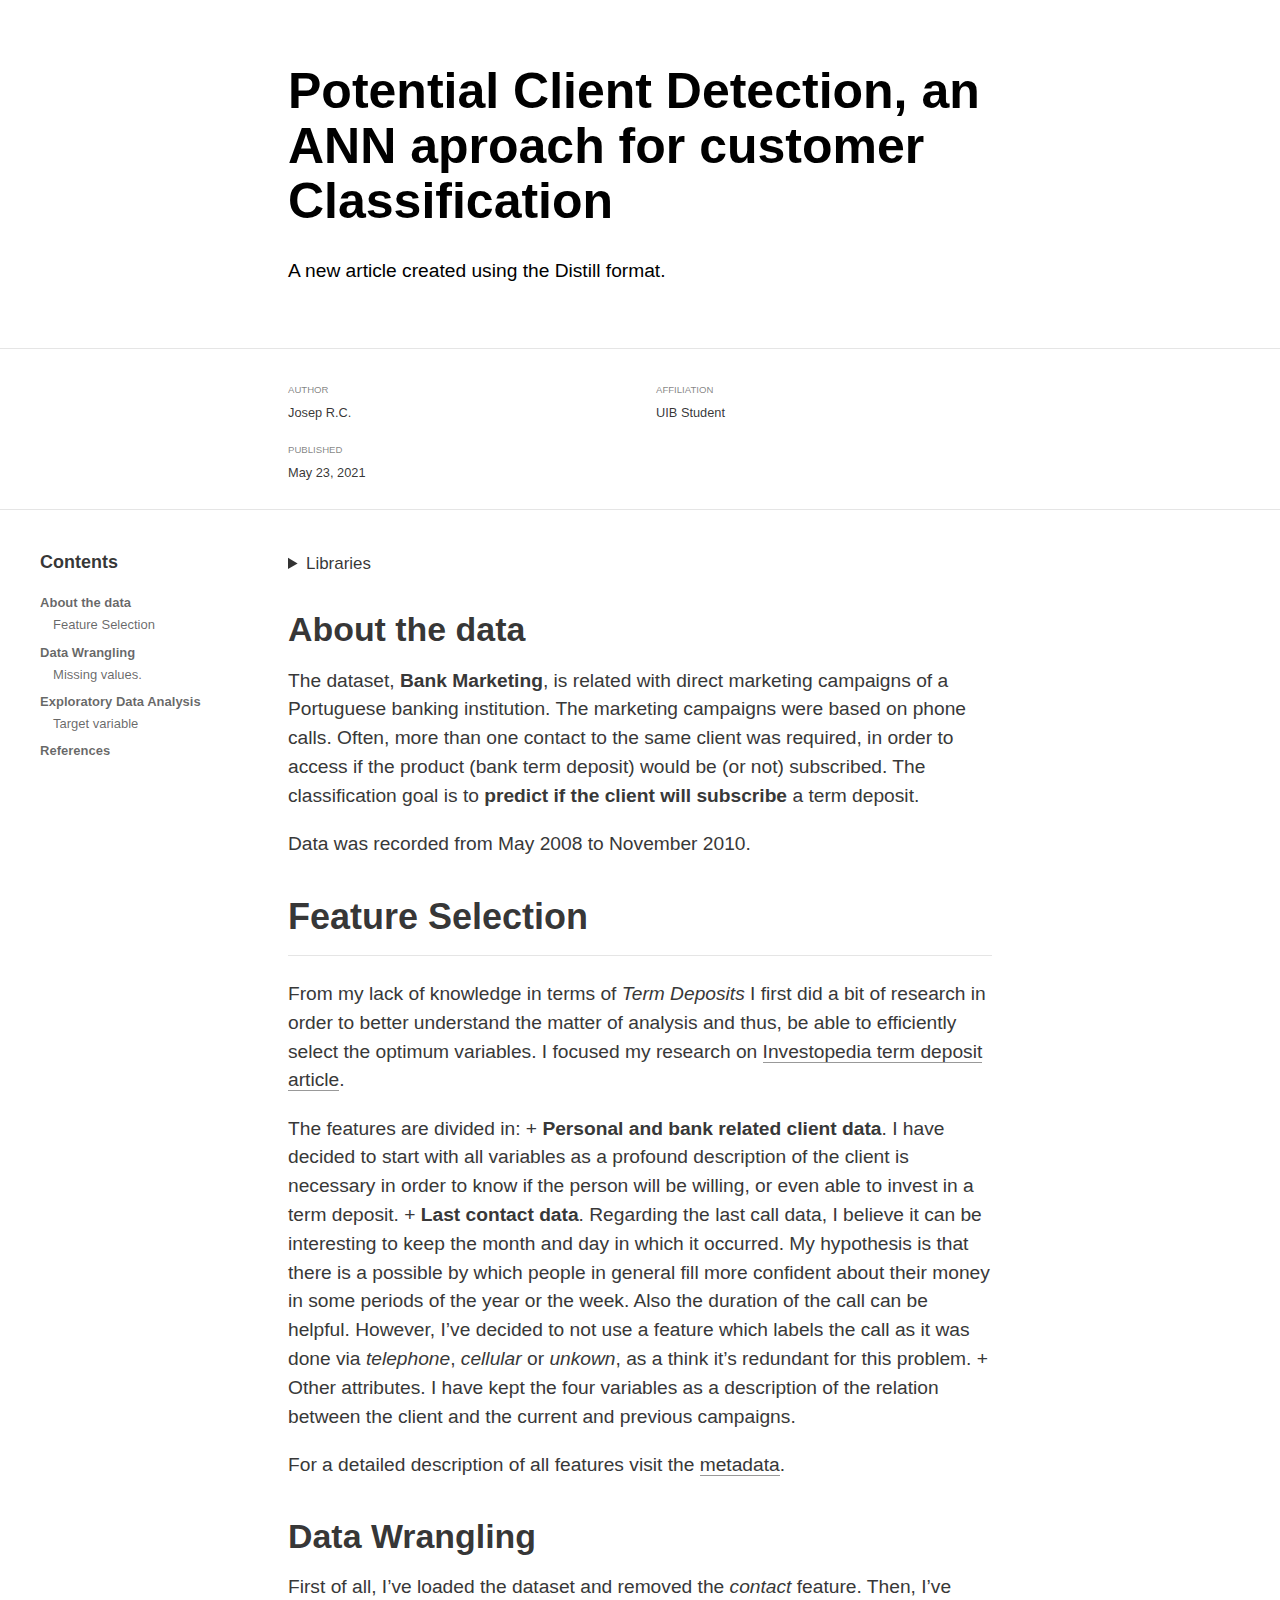
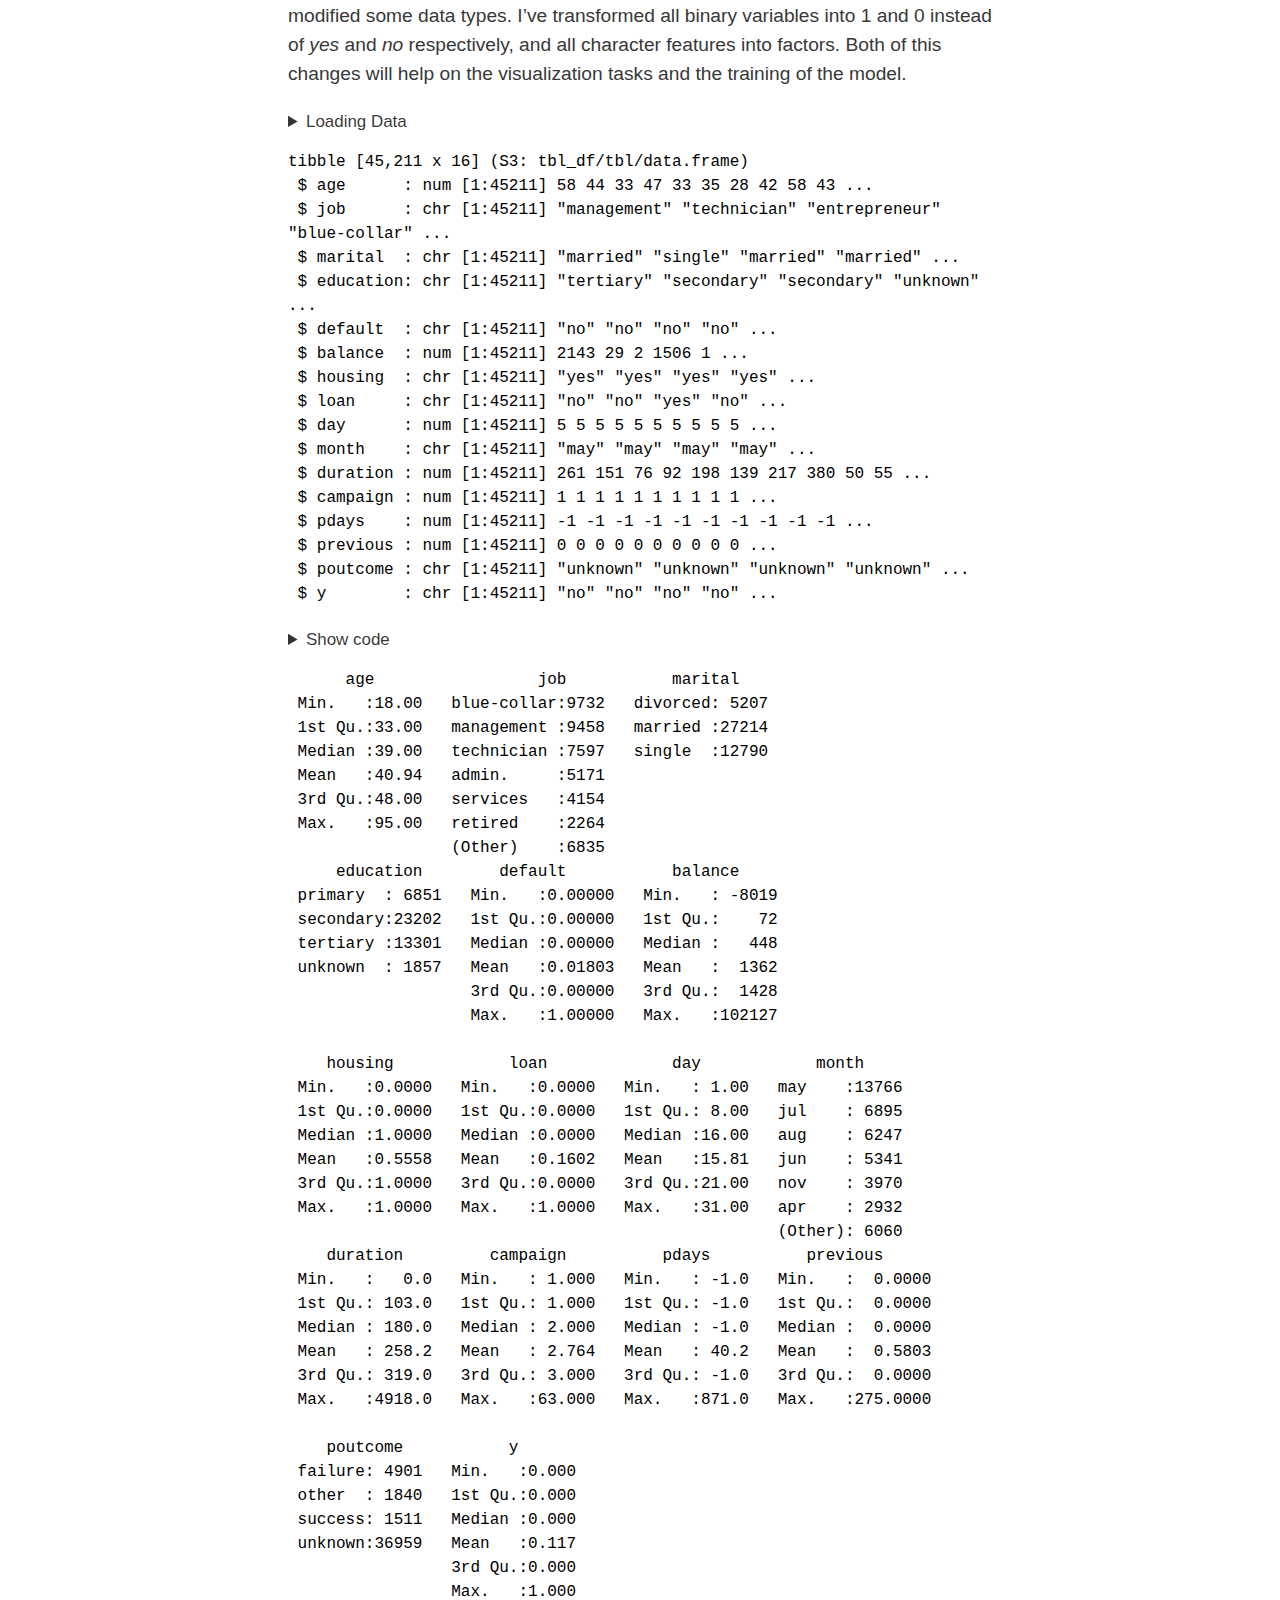
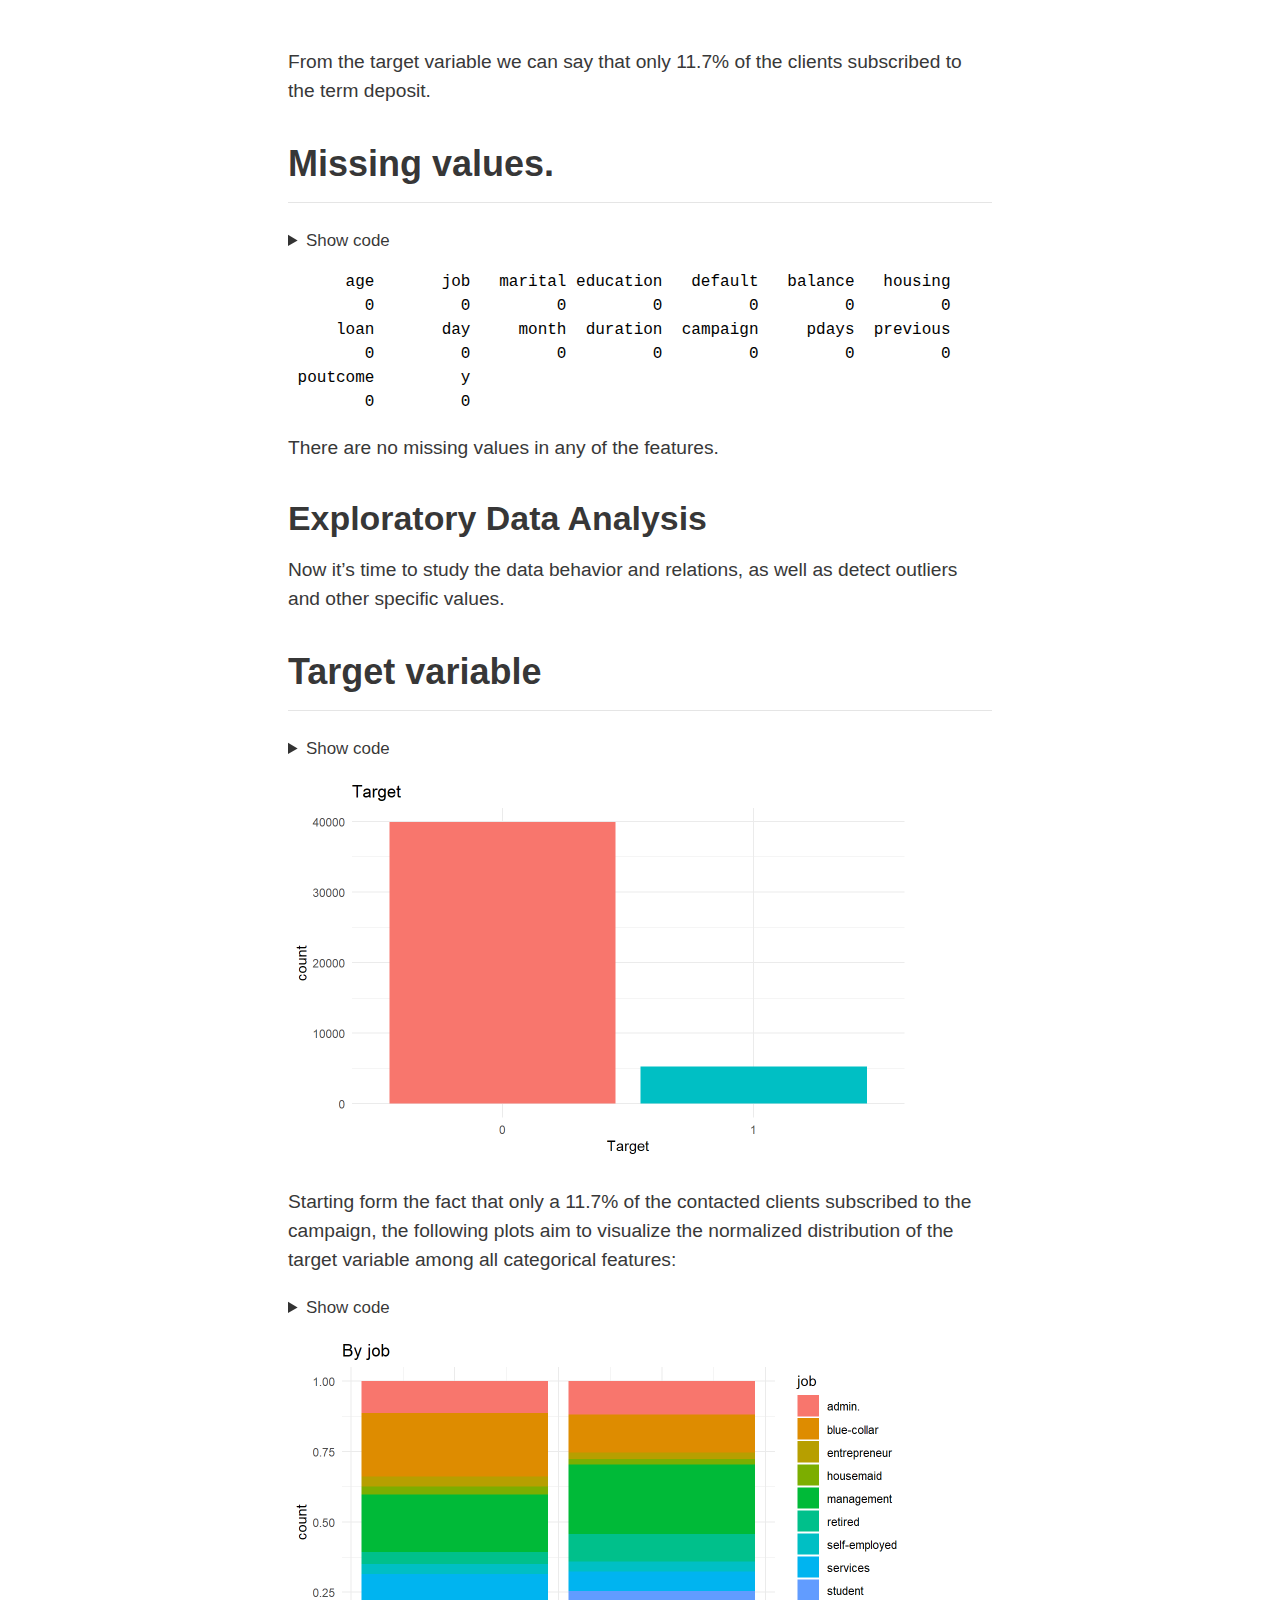
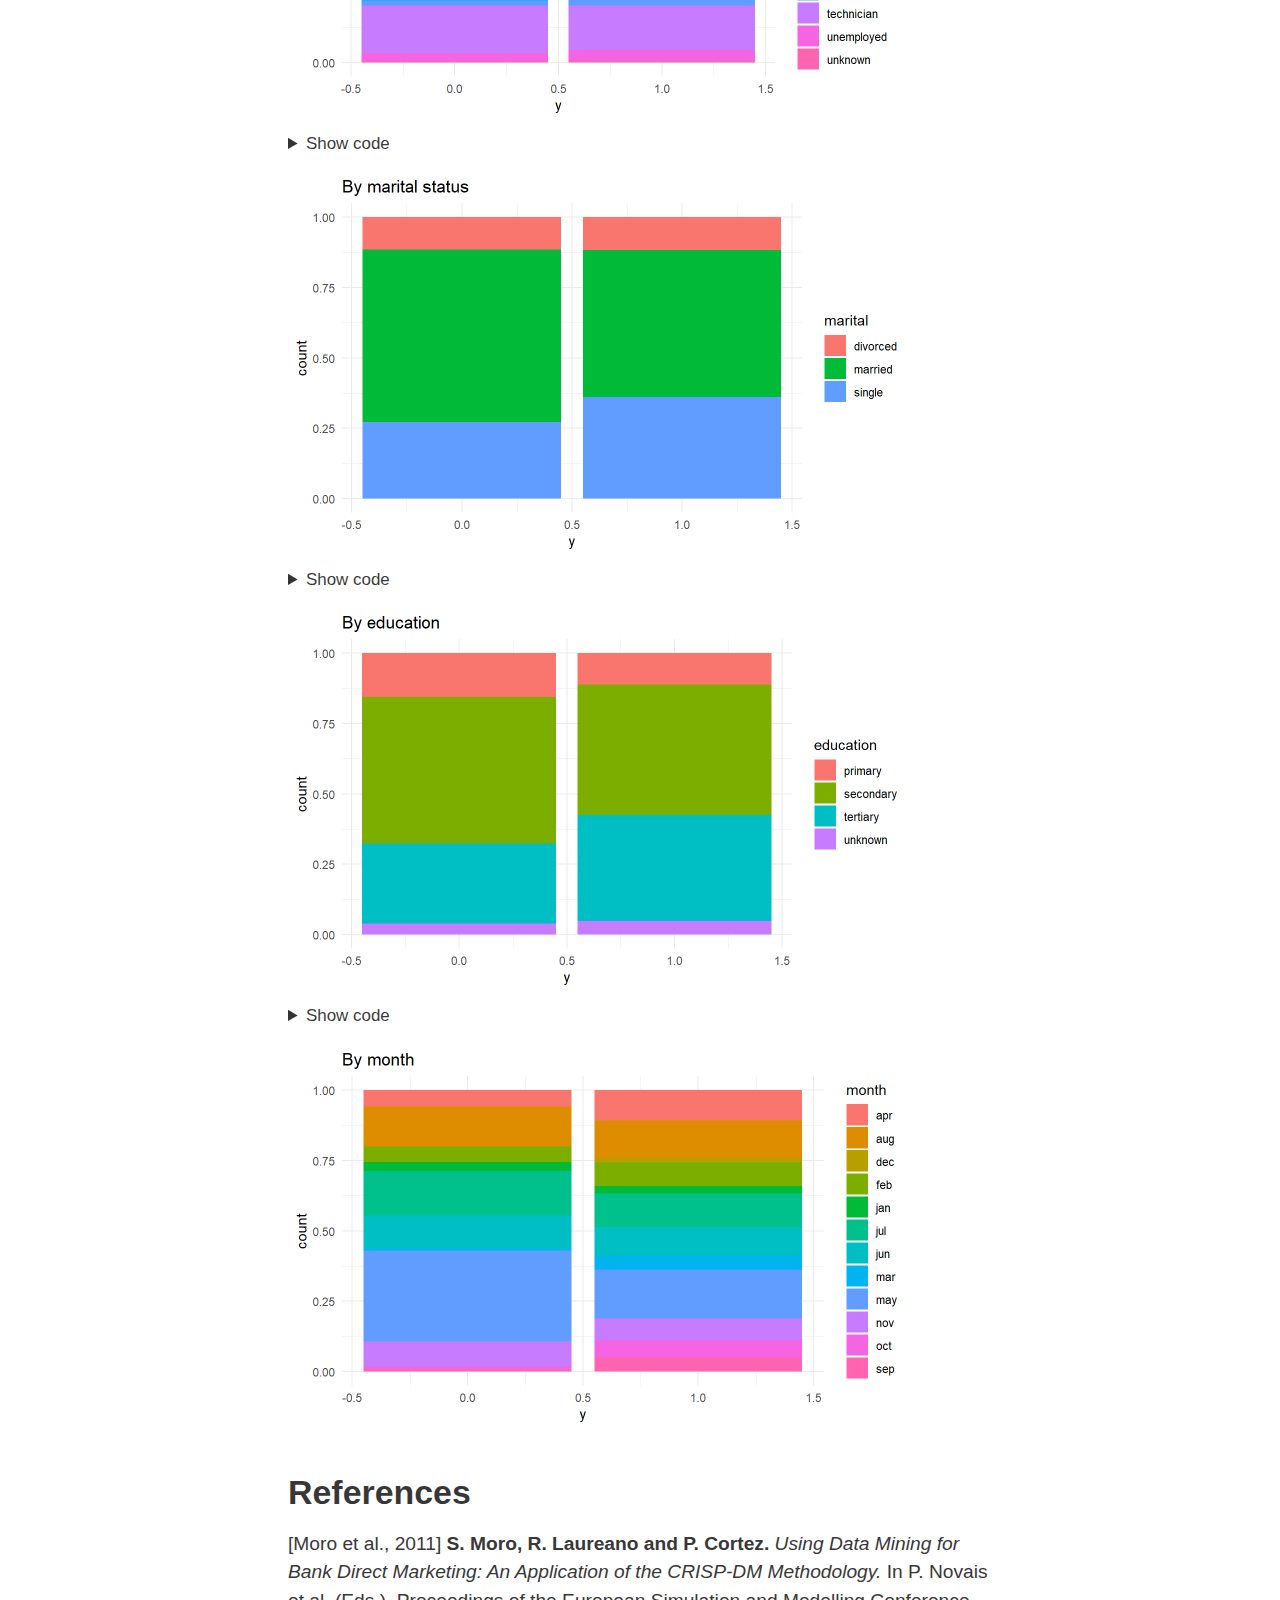
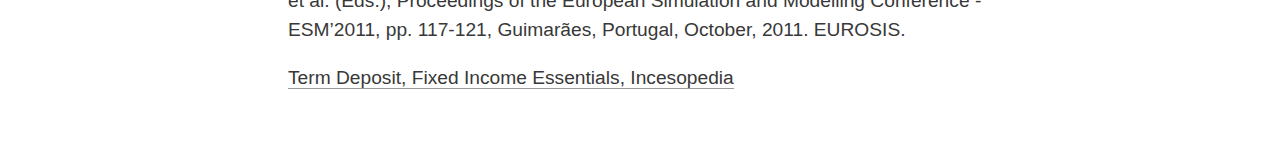
==== commit ca8ffb18: "Wrangling" ====
--- a/Index.html
+++ b/Index.html
@@ -91,8 +91,8 @@
 
 
   <!--  https://schema.org/Article -->
-  <meta property="article:published" itemprop="datePublished" content="2021-05-20" />
-  <meta property="article:created" itemprop="dateCreated" content="2021-05-20" />
+  <meta property="article:published" itemprop="datePublished" content="2021-05-24" />
+  <meta property="article:created" itemprop="dateCreated" content="2021-05-24" />
   <meta name="article:author" content="Josep R.C." />
 
   <!--  https://developers.facebook.com/docs/sharing/webmasters#markup -->
@@ -110,7 +110,7 @@
   <!--radix_placeholder_rmarkdown_metadata-->
 
   <script type="text/json" id="radix-rmarkdown-metadata">
-  {"type":"list","attributes":{"names":{"type":"character","attributes":{},"value":["title","description","author","date","output"]}},"value":[{"type":"character","attributes":{},"value":["Potential Client Detection, an ANN aproach for customer Classification"]},{"type":"character","attributes":{},"value":["A new article created using the Distill format.\n"]},{"type":"list","attributes":{},"value":[{"type":"list","attributes":{"names":{"type":"character","attributes":{},"value":["name","url","affiliation","affiliation_url"]}},"value":[{"type":"character","attributes":{},"value":["Josep R.C."]},{"type":"character","attributes":{},"value":["https://www.linkedin.com/in/josep%F0%9F%8C%AB-roman-cardell-414880184/"]},{"type":"character","attributes":{},"value":["UIB Student"]},{"type":"character","attributes":{},"value":["https://www.uib.cat/"]}]}]},{"type":"character","attributes":{},"value":["2021-05-20"]},{"type":"list","attributes":{"names":{"type":"character","attributes":{},"value":["distill::distill_article"]}},"value":[{"type":"list","attributes":{"names":{"type":"character","attributes":{},"value":["toc","toc_depth","toc_float","code_folding","theme","selfe_contained"]}},"value":[{"type":"logical","attributes":{},"value":[true]},{"type":"integer","attributes":{},"value":[3]},{"type":"logical","attributes":{},"value":[true]},{"type":"logical","attributes":{},"value":[true]},{"type":"character","attributes":{},"value":["theme1.css"]},{"type":"logical","attributes":{},"value":[false]}]}]}]}
+  {"type":"list","attributes":{"names":{"type":"character","attributes":{},"value":["title","description","author","date","output"]}},"value":[{"type":"character","attributes":{},"value":["Potential Client Detection, an ANN aproach for customer Classification"]},{"type":"character","attributes":{},"value":["A new article created using the Distill format.\n"]},{"type":"list","attributes":{},"value":[{"type":"list","attributes":{"names":{"type":"character","attributes":{},"value":["name","url","affiliation","affiliation_url"]}},"value":[{"type":"character","attributes":{},"value":["Josep R.C."]},{"type":"character","attributes":{},"value":["https://www.linkedin.com/in/josep%F0%9F%8C%AB-roman-cardell-414880184/"]},{"type":"character","attributes":{},"value":["UIB Student"]},{"type":"character","attributes":{},"value":["https://www.uib.cat/"]}]}]},{"type":"character","attributes":{},"value":["2021-05-24"]},{"type":"list","attributes":{"names":{"type":"character","attributes":{},"value":["distill::distill_article"]}},"value":[{"type":"list","attributes":{"names":{"type":"character","attributes":{},"value":["toc","toc_depth","toc_float","code_folding","theme","selfe_contained"]}},"value":[{"type":"logical","attributes":{},"value":[true]},{"type":"integer","attributes":{},"value":[3]},{"type":"logical","attributes":{},"value":[true]},{"type":"logical","attributes":{},"value":[true]},{"type":"character","attributes":{},"value":["theme1.css"]},{"type":"logical","attributes":{},"value":[false]}]}]}]}
   </script>
   <!--/radix_placeholder_rmarkdown_metadata-->
   
@@ -1724,7 +1724,7 @@
 <!--radix_placeholder_front_matter-->
 
 <script id="distill-front-matter" type="text/json">
-{"title":"Potential Client Detection, an ANN aproach for customer Classification","description":"A new article created using the Distill format.","authors":[{"author":"Josep R.C.","authorURL":"https://www.linkedin.com/in/josep%F0%9F%8C%AB-roman-cardell-414880184/","affiliation":"UIB Student","affiliationURL":"https://www.uib.cat/","orcidID":""}],"publishedDate":"2021-05-20T00:00:00.000+02:00","citationText":"R.C., 2021"}
+{"title":"Potential Client Detection, an ANN aproach for customer Classification","description":"A new article created using the Distill format.","authors":[{"author":"Josep R.C.","authorURL":"https://www.linkedin.com/in/josep%F0%9F%8C%AB-roman-cardell-414880184/","affiliation":"UIB Student","affiliationURL":"https://www.uib.cat/","orcidID":""}],"publishedDate":"2021-05-24T00:00:00.000+02:00","citationText":"R.C., 2021"}
 </script>
 
 <!--/radix_placeholder_front_matter-->
@@ -1743,7 +1743,7 @@
 <div class="d-byline">
   Josep R.C. <a href="https://www.linkedin.com/in/josep%F0%9F%8C%AB-roman-cardell-414880184/" class="uri">https://www.linkedin.com/in/josep%F0%9F%8C%AB-roman-cardell-414880184/</a> (UIB Student)<a href="https://www.uib.cat/" class="uri">https://www.uib.cat/</a>
   
-<br />2021-05-20
+<br />2021-05-24
 </div>
 
 <div class="d-article">
@@ -1751,8 +1751,18 @@
 <nav class="l-text toc figcaption" id="TOC">
 <h3>Contents</h3>
 <ul>
-<li><a href="#about-the-data">About the data</a></li>
+<li><a href="#about-the-data">About the data</a>
+<ul>
 <li><a href="#feature-selection">Feature Selection</a></li>
+</ul></li>
+<li><a href="#data-wrangling">Data Wrangling</a>
+<ul>
+<li><a href="#missing-values.">Missing values.</a></li>
+</ul></li>
+<li><a href="#exploratory-data-analysis">Exploratory Data Analysis</a>
+<ul>
+<li><a href="#target-variable">Target variable</a></li>
+</ul></li>
 <li><a href="#references">References</a></li>
 </ul>
 </nav>
@@ -1765,6 +1775,9 @@
 <div class="sourceCode">
 <pre class="sourceCode r"><code class="sourceCode r"><span class="kw"><a href="https://rdrr.io/r/base/library.html">library</a></span><span class="op">(</span><span class="va"><a href="https://readr.tidyverse.org">readr</a></span><span class="op">)</span>
 <span class="kw"><a href="https://rdrr.io/r/base/library.html">library</a></span><span class="op">(</span><span class="va"><a href="http://tidyverse.tidyverse.org">tidyverse</a></span><span class="op">)</span>
+<span class="kw"><a href="https://rdrr.io/r/base/library.html">library</a></span><span class="op">(</span><span class="va"><a href="https://magrittr.tidyverse.org">magrittr</a></span><span class="op">)</span>
+
+<span class="kw"><a href="https://rdrr.io/r/base/library.html">library</a></span><span class="op">(</span><span class="va"><a href="https://ggplot2.tidyverse.org">ggplot2</a></span><span class="op">)</span>
 </code></pre>
 </div>
 </details>
@@ -1772,10 +1785,12 @@
 <h1 id="about-the-data">About the data</h1>
 <p>The dataset, <strong>Bank Marketing</strong>, is related with direct marketing campaigns of a Portuguese banking institution. The marketing campaigns were based on phone calls. Often, more than one contact to the same client was required, in order to access if the product (bank term deposit) would be (or not) subscribed. The classification goal is to <strong>predict if the client will subscribe</strong> a term deposit.</p>
 <p>Data was recorded from May 2008 to November 2010.</p>
-<h1 id="feature-selection">Feature Selection</h1>
-<p>From my lack of knowledge in terms of <em>Term Deposits</em> I first did a bit of research in order to better understand the matter of analysis and thus, be able to efficiently select the optimum variables. I focused my research on <a href="https://www.investopedia.com/terms/t/termdeposit.asp">Investopedia</a>.</p>
-<p>The features are divided in: + <strong>Personal and bank related client data</strong>. I have decided to start with all variables as a profound description of the client is necessary in order to know if the person will be willing, or even able to invest in a term deposit. + <strong>Last contact data</strong>. Regarding the last call data I believe it can be interesting to keep the month and day in which it occurred. My hypothesis is that there is a possible by which people in general fill more confident about their money in some periods of the year or the week. Also the duration of the call can be helpful. However, I’ve decided to not use a feature which described if the call was done via <em>telephone</em>, <em>cellular</em> or <em>unkown</em>, as a think it’s redundant for this problem. + Other attributes. I have kept the four variables as a description of the relation between the client and the current and previous campaigns.</p>
-<p>For a detailed description of all features visit the [metadata].</p>
+<h2 id="feature-selection">Feature Selection</h2>
+<p>From my lack of knowledge in terms of <em>Term Deposits</em> I first did a bit of research in order to better understand the matter of analysis and thus, be able to efficiently select the optimum variables. I focused my research on <a href="https://www.investopedia.com/terms/t/termdeposit.asp">Investopedia term deposit article</a>.</p>
+<p>The features are divided in: + <strong>Personal and bank related client data</strong>. I have decided to start with all variables as a profound description of the client is necessary in order to know if the person will be willing, or even able to invest in a term deposit. + <strong>Last contact data</strong>. Regarding the last call data, I believe it can be interesting to keep the month and day in which it occurred. My hypothesis is that there is a possible by which people in general fill more confident about their money in some periods of the year or the week. Also the duration of the call can be helpful. However, I’ve decided to not use a feature which labels the call as it was done via <em>telephone</em>, <em>cellular</em> or <em>unkown</em>, as a think it’s redundant for this problem. + Other attributes. I have kept the four variables as a description of the relation between the client and the current and previous campaigns.</p>
+<p>For a detailed description of all features visit the <a href="https://github.com/Josep-at-work/Predicting-Customer-Subcription-ANN/blob/main/Data/bank-names.txt">metadata</a>.</p>
+<h1 id="data-wrangling">Data Wrangling</h1>
+<p>First of all, I’ve loaded the dataset and removed the <em>contact</em> feature. Then, I’ve modified some data types. I’ve transformed all binary variables into 1 and 0 instead of <em>yes</em> and <em>no</em> respectively, and all character features into factors. Both of this changes will help on the visualization tasks and the training of the model.</p>
 <div class="layout-chunk" data-layout="l-body">
 <details>
 <summary>
@@ -1783,57 +1798,189 @@
 </summary>
 <div class="sourceCode">
 <pre class="sourceCode r"><code class="sourceCode r"><span class="va">data</span> <span class="op">&lt;-</span> <span class="fu"><a href="https://readr.tidyverse.org/reference/read_delim.html">read_delim</a></span><span class="op">(</span><span class="st">&quot;Data/bank-full.csv&quot;</span>, <span class="st">&quot;;&quot;</span>, escape_double <span class="op">=</span> <span class="cn">FALSE</span>, trim_ws <span class="op">=</span> <span class="cn">TRUE</span><span class="op">)</span>
+<span class="va">data</span> <span class="op">%&lt;&gt;%</span> <span class="fu">select</span><span class="op">(</span><span class="op">-</span><span class="va">contact</span><span class="op">)</span>
+<span class="fu"><a href="https://rdrr.io/r/utils/str.html">str</a></span><span class="op">(</span><span class="va">data</span><span class="op">)</span>
+</code></pre>
+</div>
+</details>
+<pre><code>tibble [45,211 x 16] (S3: tbl_df/tbl/data.frame)
+ $ age      : num [1:45211] 58 44 33 47 33 35 28 42 58 43 ...
+ $ job      : chr [1:45211] &quot;management&quot; &quot;technician&quot; &quot;entrepreneur&quot; &quot;blue-collar&quot; ...
+ $ marital  : chr [1:45211] &quot;married&quot; &quot;single&quot; &quot;married&quot; &quot;married&quot; ...
+ $ education: chr [1:45211] &quot;tertiary&quot; &quot;secondary&quot; &quot;secondary&quot; &quot;unknown&quot; ...
+ $ default  : chr [1:45211] &quot;no&quot; &quot;no&quot; &quot;no&quot; &quot;no&quot; ...
+ $ balance  : num [1:45211] 2143 29 2 1506 1 ...
+ $ housing  : chr [1:45211] &quot;yes&quot; &quot;yes&quot; &quot;yes&quot; &quot;yes&quot; ...
+ $ loan     : chr [1:45211] &quot;no&quot; &quot;no&quot; &quot;yes&quot; &quot;no&quot; ...
+ $ day      : num [1:45211] 5 5 5 5 5 5 5 5 5 5 ...
+ $ month    : chr [1:45211] &quot;may&quot; &quot;may&quot; &quot;may&quot; &quot;may&quot; ...
+ $ duration : num [1:45211] 261 151 76 92 198 139 217 380 50 55 ...
+ $ campaign : num [1:45211] 1 1 1 1 1 1 1 1 1 1 ...
+ $ pdays    : num [1:45211] -1 -1 -1 -1 -1 -1 -1 -1 -1 -1 ...
+ $ previous : num [1:45211] 0 0 0 0 0 0 0 0 0 0 ...
+ $ poutcome : chr [1:45211] &quot;unknown&quot; &quot;unknown&quot; &quot;unknown&quot; &quot;unknown&quot; ...
+ $ y        : chr [1:45211] &quot;no&quot; &quot;no&quot; &quot;no&quot; &quot;no&quot; ...</code></pre>
+</div>
+<div class="layout-chunk" data-layout="l-body">
+<details>
+<summary>
+Show code
+</summary>
+<div class="sourceCode">
+<pre class="sourceCode r"><code class="sourceCode r"><span class="va">data</span> <span class="op">%&lt;&gt;%</span> <span class="fu">mutate</span><span class="op">(</span><span class="fu">across</span><span class="op">(</span><span class="fu"><a href="https://rdrr.io/r/base/c.html">c</a></span><span class="op">(</span><span class="va">job</span>, <span class="va">marital</span>, <span class="va">education</span>, <span class="va">month</span>, <span class="va">poutcome</span><span class="op">)</span>, <span class="va">as.factor</span><span class="op">)</span><span class="op">)</span>
+<span class="va">data</span><span class="op">$</span><span class="va">default</span> <span class="op">&lt;-</span> <span class="fu"><a href="https://rdrr.io/r/base/ifelse.html">ifelse</a></span><span class="op">(</span><span class="va">data</span><span class="op">$</span><span class="va">default</span> <span class="op">==</span> <span class="st">&quot;yes&quot;</span>, <span class="fl">1</span>, <span class="fl">0</span><span class="op">)</span>
+<span class="va">data</span><span class="op">$</span><span class="va">housing</span> <span class="op">&lt;-</span> <span class="fu"><a href="https://rdrr.io/r/base/ifelse.html">ifelse</a></span><span class="op">(</span><span class="va">data</span><span class="op">$</span><span class="va">housing</span> <span class="op">==</span> <span class="st">&quot;yes&quot;</span>, <span class="fl">1</span>, <span class="fl">0</span><span class="op">)</span>
+<span class="va">data</span><span class="op">$</span><span class="va">loan</span> <span class="op">&lt;-</span> <span class="fu"><a href="https://rdrr.io/r/base/ifelse.html">ifelse</a></span><span class="op">(</span><span class="va">data</span><span class="op">$</span><span class="va">loan</span> <span class="op">==</span> <span class="st">&quot;yes&quot;</span>, <span class="fl">1</span>, <span class="fl">0</span><span class="op">)</span>
+<span class="va">data</span><span class="op">$</span><span class="va">y</span> <span class="op">&lt;-</span> <span class="fu"><a href="https://rdrr.io/r/base/ifelse.html">ifelse</a></span><span class="op">(</span><span class="va">data</span><span class="op">$</span><span class="va">y</span> <span class="op">==</span> <span class="st">&quot;yes&quot;</span>, <span class="fl">1</span>, <span class="fl">0</span><span class="op">)</span>
 <span class="fu"><a href="https://rdrr.io/r/base/summary.html">summary</a></span><span class="op">(</span><span class="va">data</span><span class="op">)</span>
 </code></pre>
 </div>
 </details>
-<pre><code>      age            job              marital         
- Min.   :18.00   Length:45211       Length:45211      
- 1st Qu.:33.00   Class :character   Class :character  
- Median :39.00   Mode  :character   Mode  :character  
- Mean   :40.94                                        
- 3rd Qu.:48.00                                        
- Max.   :95.00                                        
-  education           default             balance      
- Length:45211       Length:45211       Min.   : -8019  
- Class :character   Class :character   1st Qu.:    72  
- Mode  :character   Mode  :character   Median :   448  
-                                       Mean   :  1362  
-                                       3rd Qu.:  1428  
-                                       Max.   :102127  
-   housing              loan             contact         
- Length:45211       Length:45211       Length:45211      
- Class :character   Class :character   Class :character  
- Mode  :character   Mode  :character   Mode  :character  
-                                                         
-                                                         
-                                                         
-      day           month              duration         campaign     
- Min.   : 1.00   Length:45211       Min.   :   0.0   Min.   : 1.000  
- 1st Qu.: 8.00   Class :character   1st Qu.: 103.0   1st Qu.: 1.000  
- Median :16.00   Mode  :character   Median : 180.0   Median : 2.000  
- Mean   :15.81                      Mean   : 258.2   Mean   : 2.764  
- 3rd Qu.:21.00                      3rd Qu.: 319.0   3rd Qu.: 3.000  
- Max.   :31.00                      Max.   :4918.0   Max.   :63.000  
-     pdays          previous          poutcome        
- Min.   : -1.0   Min.   :  0.0000   Length:45211      
- 1st Qu.: -1.0   1st Qu.:  0.0000   Class :character  
- Median : -1.0   Median :  0.0000   Mode  :character  
- Mean   : 40.2   Mean   :  0.5803                     
- 3rd Qu.: -1.0   3rd Qu.:  0.0000                     
- Max.   :871.0   Max.   :275.0000                     
-      y            
- Length:45211      
- Class :character  
- Mode  :character  
-                   
-                   
-                   </code></pre>
+<pre><code>      age                 job           marital     
+ Min.   :18.00   blue-collar:9732   divorced: 5207  
+ 1st Qu.:33.00   management :9458   married :27214  
+ Median :39.00   technician :7597   single  :12790  
+ Mean   :40.94   admin.     :5171                   
+ 3rd Qu.:48.00   services   :4154                   
+ Max.   :95.00   retired    :2264                   
+                 (Other)    :6835                   
+     education        default           balance      
+ primary  : 6851   Min.   :0.00000   Min.   : -8019  
+ secondary:23202   1st Qu.:0.00000   1st Qu.:    72  
+ tertiary :13301   Median :0.00000   Median :   448  
+ unknown  : 1857   Mean   :0.01803   Mean   :  1362  
+                   3rd Qu.:0.00000   3rd Qu.:  1428  
+                   Max.   :1.00000   Max.   :102127  
+                                                     
+    housing            loan             day            month      
+ Min.   :0.0000   Min.   :0.0000   Min.   : 1.00   may    :13766  
+ 1st Qu.:0.0000   1st Qu.:0.0000   1st Qu.: 8.00   jul    : 6895  
+ Median :1.0000   Median :0.0000   Median :16.00   aug    : 6247  
+ Mean   :0.5558   Mean   :0.1602   Mean   :15.81   jun    : 5341  
+ 3rd Qu.:1.0000   3rd Qu.:0.0000   3rd Qu.:21.00   nov    : 3970  
+ Max.   :1.0000   Max.   :1.0000   Max.   :31.00   apr    : 2932  
+                                                   (Other): 6060  
+    duration         campaign          pdays          previous       
+ Min.   :   0.0   Min.   : 1.000   Min.   : -1.0   Min.   :  0.0000  
+ 1st Qu.: 103.0   1st Qu.: 1.000   1st Qu.: -1.0   1st Qu.:  0.0000  
+ Median : 180.0   Median : 2.000   Median : -1.0   Median :  0.0000  
+ Mean   : 258.2   Mean   : 2.764   Mean   : 40.2   Mean   :  0.5803  
+ 3rd Qu.: 319.0   3rd Qu.: 3.000   3rd Qu.: -1.0   3rd Qu.:  0.0000  
+ Max.   :4918.0   Max.   :63.000   Max.   :871.0   Max.   :275.0000  
+                                                                     
+    poutcome           y        
+ failure: 4901   Min.   :0.000  
+ other  : 1840   1st Qu.:0.000  
+ success: 1511   Median :0.000  
+ unknown:36959   Mean   :0.117  
+                 3rd Qu.:0.000  
+                 Max.   :1.000  
+                                </code></pre>
+</div>
+<p>From the target variable we can say that only 11.7% of the clients subscribed to the term deposit.</p>
+<h2 id="missing-values.">Missing values.</h2>
+<div class="layout-chunk" data-layout="l-body">
+<details>
+<summary>
+Show code
+</summary>
+<div class="sourceCode">
+<pre class="sourceCode r"><code class="sourceCode r"><span class="fu"><a href="https://rdrr.io/r/base/colSums.html">colSums</a></span><span class="op">(</span><span class="fu"><a href="https://rdrr.io/r/base/NA.html">is.na</a></span><span class="op">(</span><span class="va">data</span><span class="op">)</span><span class="op">)</span>
+</code></pre>
+</div>
+</details>
+<pre><code>      age       job   marital education   default   balance   housing 
+        0         0         0         0         0         0         0 
+     loan       day     month  duration  campaign     pdays  previous 
+        0         0         0         0         0         0         0 
+ poutcome         y 
+        0         0 </code></pre>
+</div>
+<p>There are no missing values in any of the features.</p>
+<h1 id="exploratory-data-analysis">Exploratory Data Analysis</h1>
+<p>Now it’s time to study the data behavior and relations, as well as detect outliers and other specific values.</p>
+<h2 id="target-variable">Target variable</h2>
+<div class="layout-chunk" data-layout="l-body">
+<details>
+<summary>
+Show code
+</summary>
+<div class="sourceCode">
+<pre class="sourceCode r"><code class="sourceCode r"><span class="va">data</span> <span class="op">%&gt;%</span>
+  <span class="fu"><a href="https://ggplot2.tidyverse.org/reference/ggplot.html">ggplot</a></span><span class="op">(</span><span class="fu"><a href="https://ggplot2.tidyverse.org/reference/aes.html">aes</a></span><span class="op">(</span><span class="fu"><a href="https://rdrr.io/r/base/factor.html">as.factor</a></span><span class="op">(</span><span class="va">y</span><span class="op">)</span>, fill <span class="op">=</span> <span class="fu"><a href="https://rdrr.io/r/base/factor.html">as.factor</a></span><span class="op">(</span><span class="va">y</span><span class="op">)</span><span class="op">)</span><span class="op">)</span> <span class="op">+</span>
+  <span class="fu"><a href="https://ggplot2.tidyverse.org/reference/geom_bar.html">geom_bar</a></span><span class="op">(</span><span class="op">)</span> <span class="op">+</span>
+  <span class="fu"><a href="https://ggplot2.tidyverse.org/reference/ggtheme.html">theme_minimal</a></span><span class="op">(</span><span class="op">)</span> <span class="op">+</span>
+  <span class="fu"><a href="https://ggplot2.tidyverse.org/reference/labs.html">labs</a></span><span class="op">(</span>x <span class="op">=</span> <span class="st">&quot;Target&quot;</span><span class="op">)</span> <span class="op">+</span>
+  <span class="fu"><a href="https://ggplot2.tidyverse.org/reference/theme.html">theme</a></span><span class="op">(</span>legend.position <span class="op">=</span> <span class="st">&quot;none&quot;</span><span class="op">)</span> <span class="op">+</span>
+  <span class="fu"><a href="https://ggplot2.tidyverse.org/reference/labs.html">ggtitle</a></span><span class="op">(</span><span class="st">&quot;Target&quot;</span><span class="op">)</span>
+</code></pre>
+</div>
+</details>
+<p><img src="[data-uri]" width="624" /></p>
+</div>
+<p>Starting form the fact that only a 11.7% of the contacted clients subscribed to the campaign, the following plots aim to visualize the normalized distribution of the target variable among all categorical features:</p>
+<div class="layout-chunk" data-layout="l-body">
+<details>
+<summary>
+Show code
+</summary>
+<div class="sourceCode">
+<pre class="sourceCode r"><code class="sourceCode r"><span class="va">data</span> <span class="op">%&gt;%</span>
+  <span class="fu"><a href="https://ggplot2.tidyverse.org/reference/ggplot.html">ggplot</a></span><span class="op">(</span><span class="fu"><a href="https://ggplot2.tidyverse.org/reference/aes.html">aes</a></span><span class="op">(</span><span class="va">y</span>, fill <span class="op">=</span> <span class="va">job</span><span class="op">)</span><span class="op">)</span> <span class="op">+</span>
+  <span class="fu"><a href="https://ggplot2.tidyverse.org/reference/geom_bar.html">geom_bar</a></span><span class="op">(</span>position <span class="op">=</span> <span class="st">&quot;fill&quot;</span><span class="op">)</span> <span class="op">+</span>
+  <span class="fu"><a href="https://ggplot2.tidyverse.org/reference/ggtheme.html">theme_minimal</a></span><span class="op">(</span><span class="op">)</span> <span class="op">+</span>
+  <span class="fu"><a href="https://ggplot2.tidyverse.org/reference/labs.html">ggtitle</a></span><span class="op">(</span><span class="st">&quot;By job&quot;</span><span class="op">)</span>
+</code></pre>
+</div>
+</details>
+<img src="[data-uri]" width="624" />
+<details>
+<summary>
+Show code
+</summary>
+<div class="sourceCode">
+<pre class="sourceCode r"><code class="sourceCode r"><span class="va">data</span> <span class="op">%&gt;%</span>
+  <span class="fu"><a href="https://ggplot2.tidyverse.org/reference/ggplot.html">ggplot</a></span><span class="op">(</span><span class="fu"><a href="https://ggplot2.tidyverse.org/reference/aes.html">aes</a></span><span class="op">(</span><span class="va">y</span>, fill <span class="op">=</span> <span class="va">marital</span><span class="op">)</span><span class="op">)</span> <span class="op">+</span>
+  <span class="fu"><a href="https://ggplot2.tidyverse.org/reference/geom_bar.html">geom_bar</a></span><span class="op">(</span>position <span class="op">=</span> <span class="st">&quot;fill&quot;</span><span class="op">)</span> <span class="op">+</span>
+  <span class="fu"><a href="https://ggplot2.tidyverse.org/reference/ggtheme.html">theme_minimal</a></span><span class="op">(</span><span class="op">)</span> <span class="op">+</span>
+  <span class="fu"><a href="https://ggplot2.tidyverse.org/reference/labs.html">ggtitle</a></span><span class="op">(</span><span class="st">&quot;By marital status&quot;</span><span class="op">)</span>
+</code></pre>
+</div>
+</details>
+<img src="[data-uri]" width="624" />
+<details>
+<summary>
+Show code
+</summary>
+<div class="sourceCode">
+<pre class="sourceCode r"><code class="sourceCode r"><span class="va">data</span> <span class="op">%&gt;%</span>
+  <span class="fu"><a href="https://ggplot2.tidyverse.org/reference/ggplot.html">ggplot</a></span><span class="op">(</span><span class="fu"><a href="https://ggplot2.tidyverse.org/reference/aes.html">aes</a></span><span class="op">(</span><span class="va">y</span>, fill <span class="op">=</span> <span class="va">education</span><span class="op">)</span><span class="op">)</span> <span class="op">+</span>
+  <span class="fu"><a href="https://ggplot2.tidyverse.org/reference/geom_bar.html">geom_bar</a></span><span class="op">(</span>position <span class="op">=</span> <span class="st">&quot;fill&quot;</span><span class="op">)</span> <span class="op">+</span>
+  <span class="fu"><a href="https://ggplot2.tidyverse.org/reference/ggtheme.html">theme_minimal</a></span><span class="op">(</span><span class="op">)</span> <span class="op">+</span>
+  <span class="fu"><a href="https://ggplot2.tidyverse.org/reference/labs.html">ggtitle</a></span><span class="op">(</span><span class="st">&quot;By education&quot;</span><span class="op">)</span>
+</code></pre>
+</div>
+</details>
+<img src="[data-uri]" width="624" />
+<details>
+<summary>
+Show code
+</summary>
+<div class="sourceCode">
+<pre class="sourceCode r"><code class="sourceCode r"><span class="va">data</span> <span class="op">%&gt;%</span>
+  <span class="fu"><a href="https://ggplot2.tidyverse.org/reference/ggplot.html">ggplot</a></span><span class="op">(</span><span class="fu"><a href="https://ggplot2.tidyverse.org/reference/aes.html">aes</a></span><span class="op">(</span><span class="va">y</span>, fill <span class="op">=</span> <span class="va">month</span><span class="op">)</span><span class="op">)</span> <span class="op">+</span>
+  <span class="fu"><a href="https://ggplot2.tidyverse.org/reference/geom_bar.html">geom_bar</a></span><span class="op">(</span>position <span class="op">=</span> <span class="st">&quot;fill&quot;</span><span class="op">)</span> <span class="op">+</span>
+  <span class="fu"><a href="https://ggplot2.tidyverse.org/reference/ggtheme.html">theme_minimal</a></span><span class="op">(</span><span class="op">)</span> <span class="op">+</span>
+  <span class="fu"><a href="https://ggplot2.tidyverse.org/reference/labs.html">ggtitle</a></span><span class="op">(</span><span class="st">&quot;By month&quot;</span><span class="op">)</span>
+</code></pre>
+</div>
+</details>
+<p><img src="[data-uri]" width="624" /></p>
 </div>
 <h1 id="references">References</h1>
 <p>[Moro et al., 2011] <strong>S. Moro, R. Laureano and P. Cortez.</strong> <em>Using Data Mining for Bank Direct Marketing: An Application of the CRISP-DM Methodology.</em> In P. Novais et al. (Eds.), Proceedings of the European Simulation and Modelling Conference - ESM’2011, pp. 117-121, Guimarães, Portugal, October, 2011. EUROSIS.</p>
 <p><a href="https://www.investopedia.com/terms/t/termdeposit.asp">Term Deposit, Fixed Income Essentials, Incesopedia</a></p>
-<div class="sourceCode" id="cb2"><pre class="sourceCode r distill-force-highlighting-css"><code class="sourceCode r"></code></pre></div>
+<div class="sourceCode" id="cb4"><pre class="sourceCode r distill-force-highlighting-css"><code class="sourceCode r"></code></pre></div>
 <!--radix_placeholder_article_footer-->
 <!--/radix_placeholder_article_footer-->
 </div>
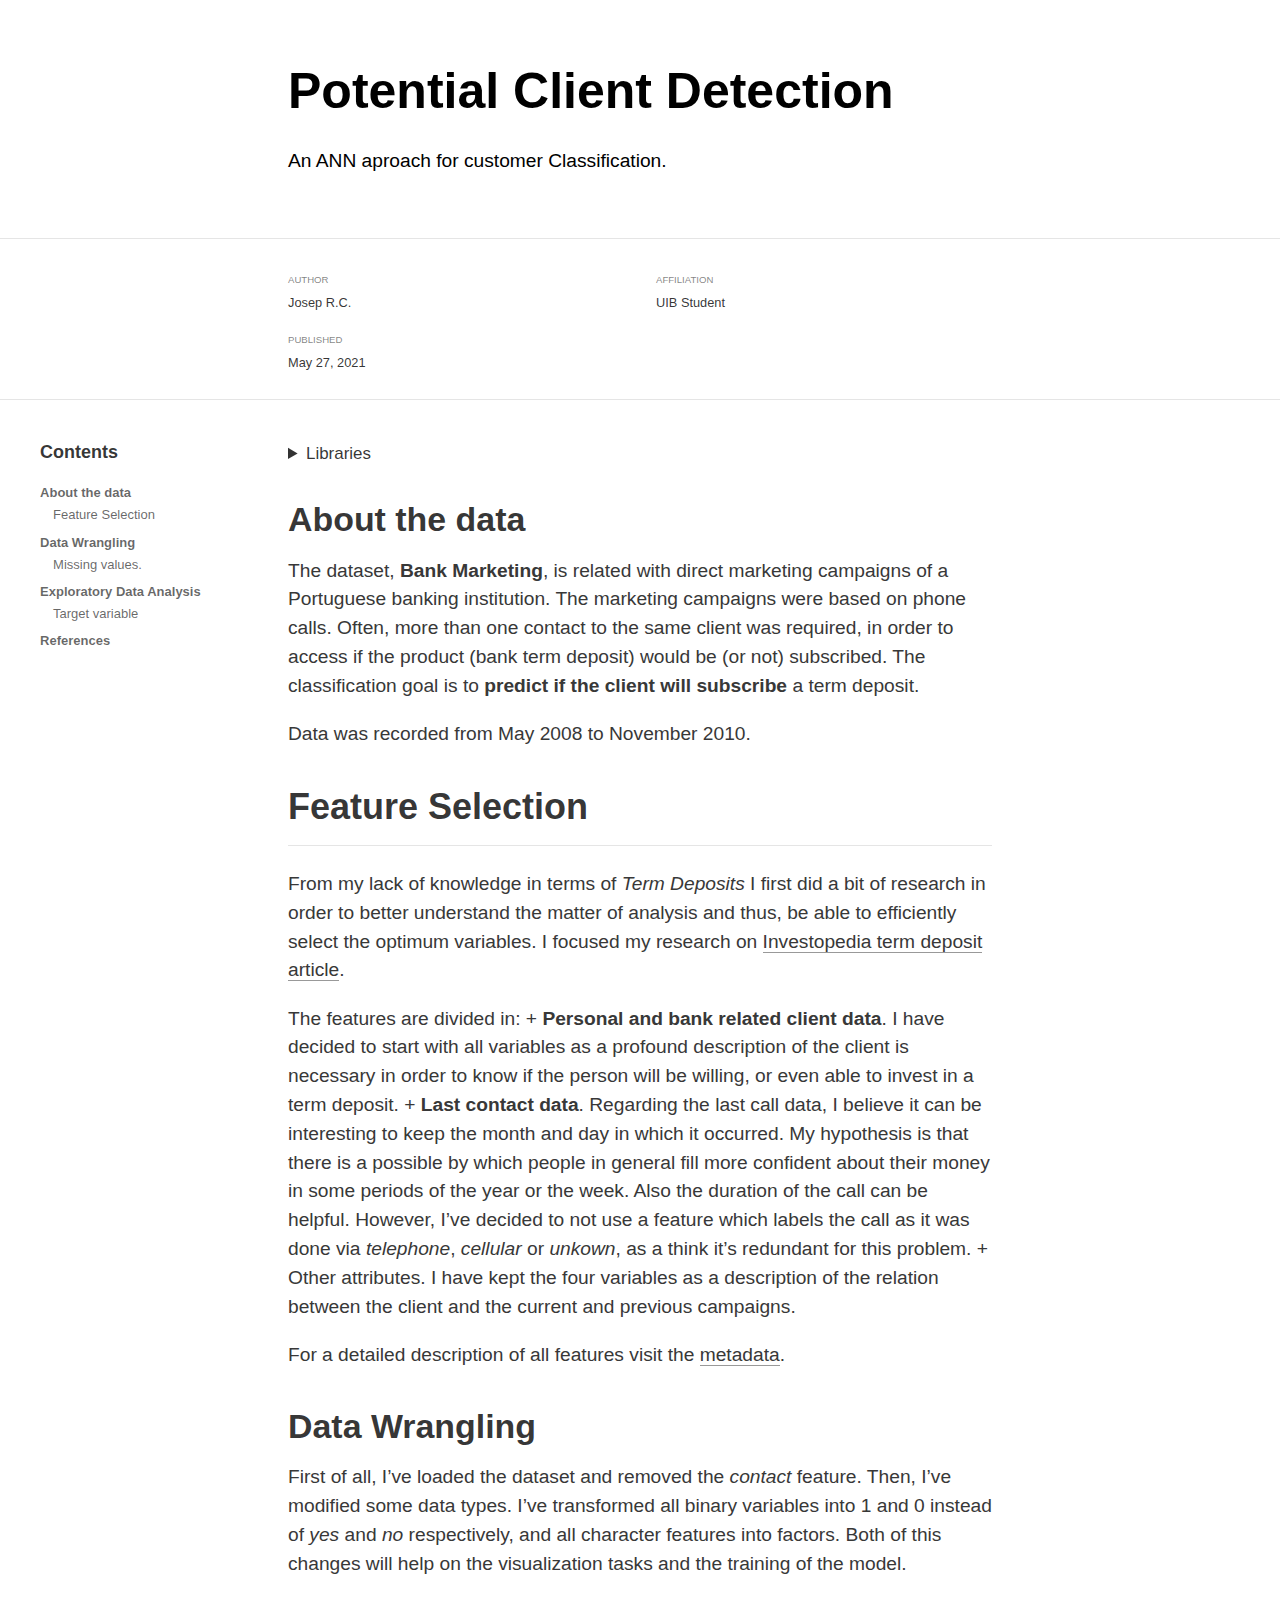
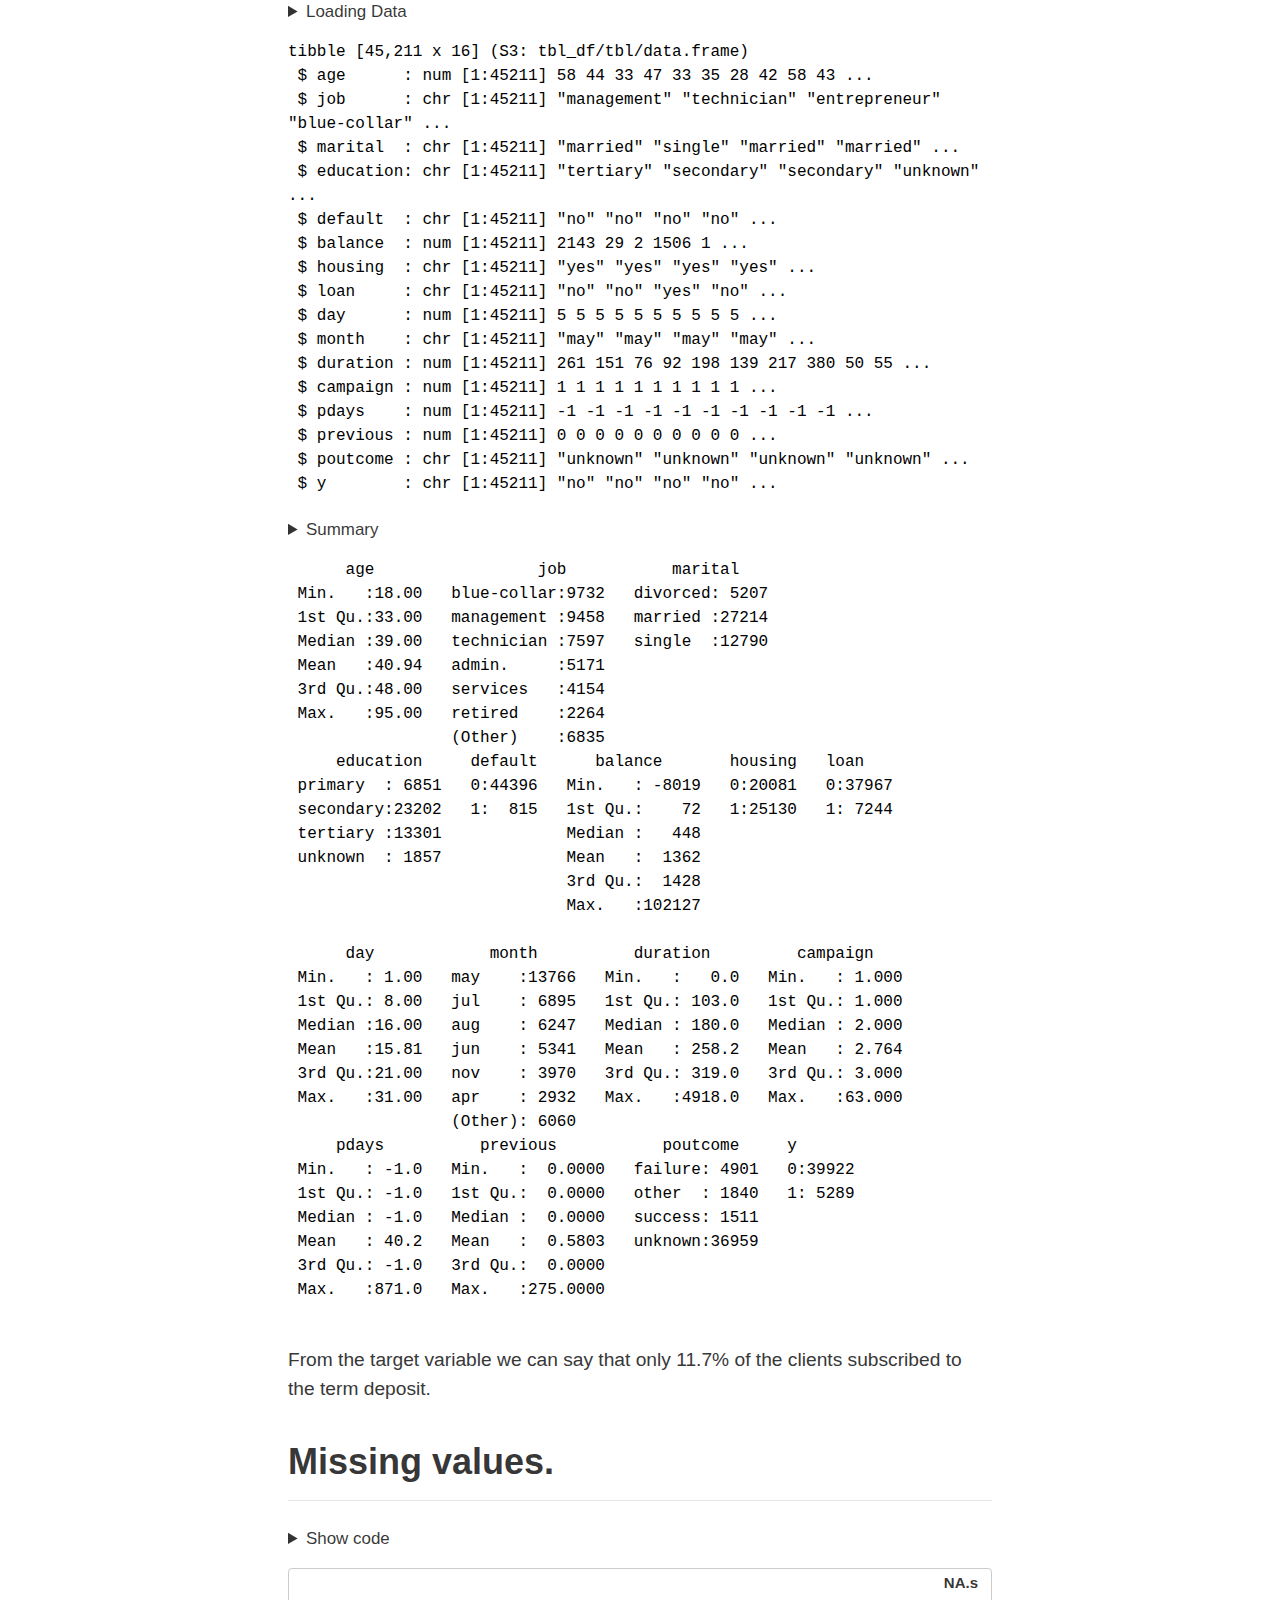
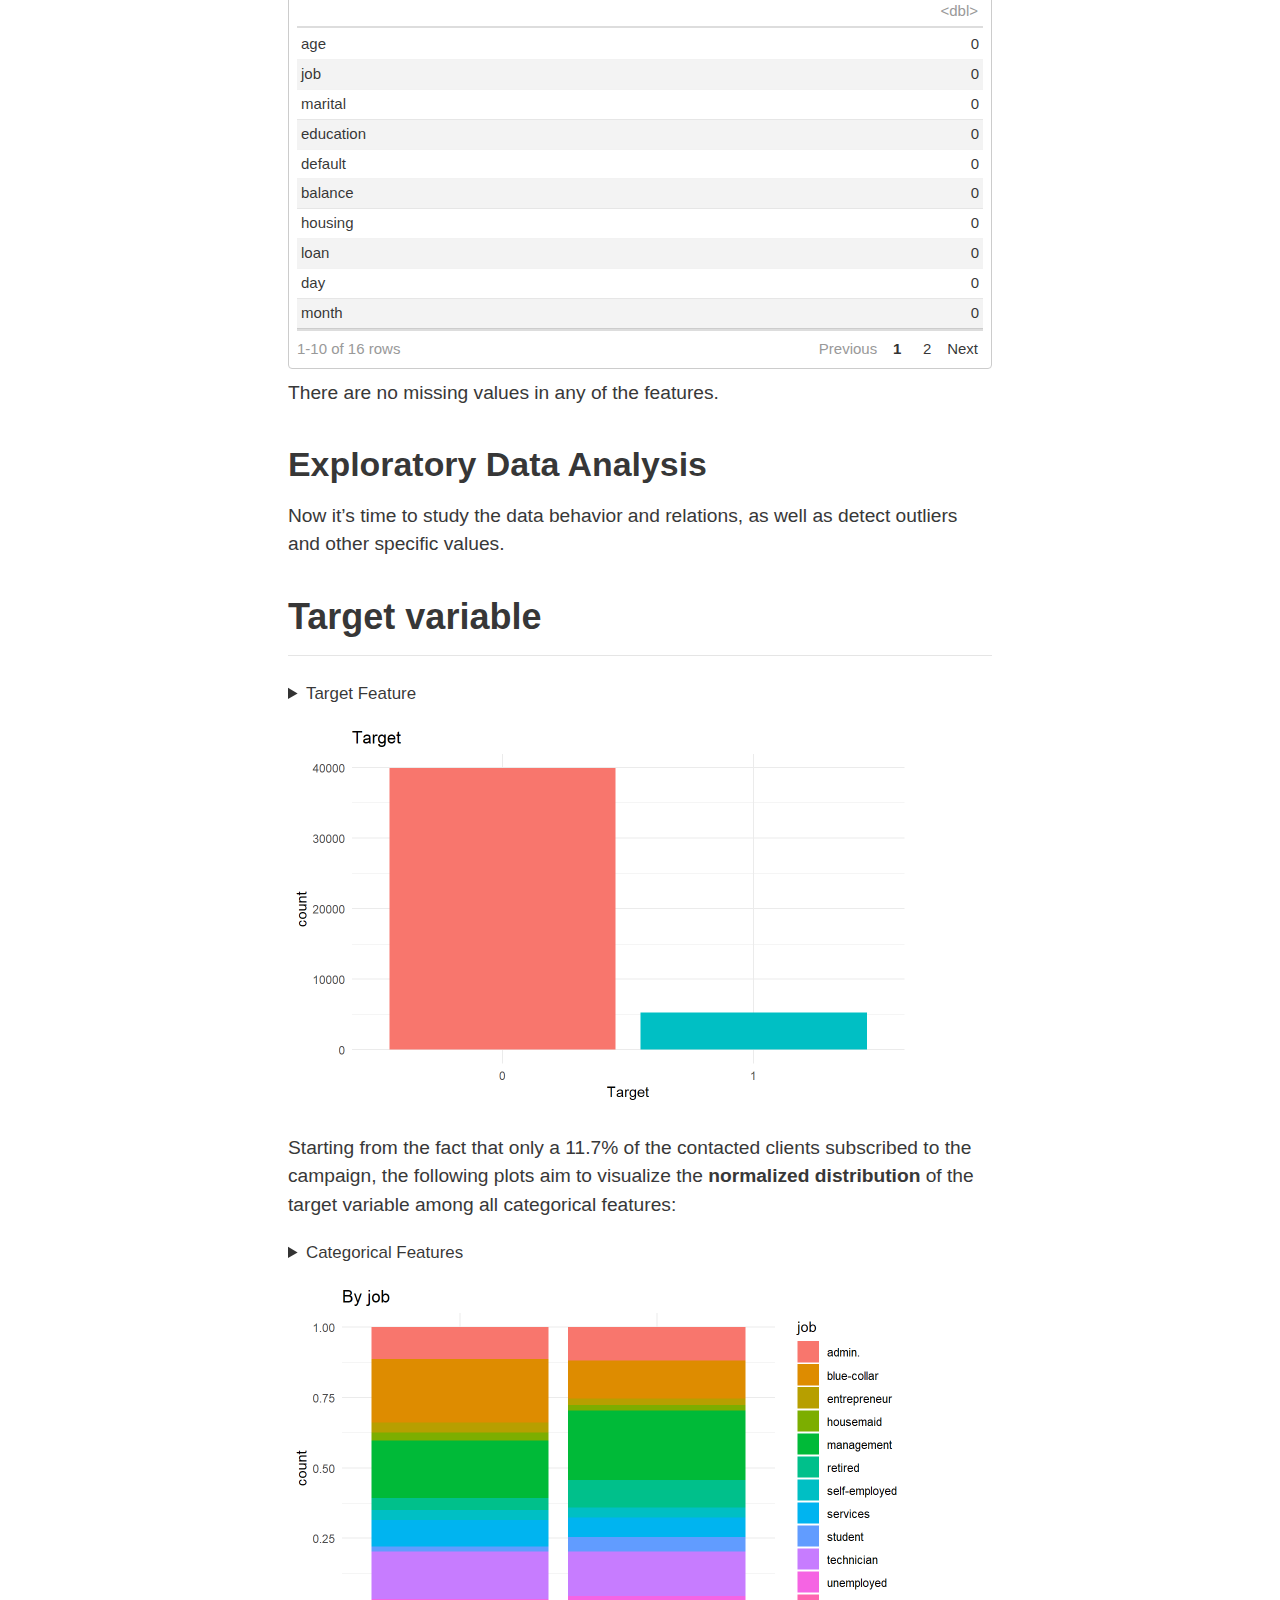
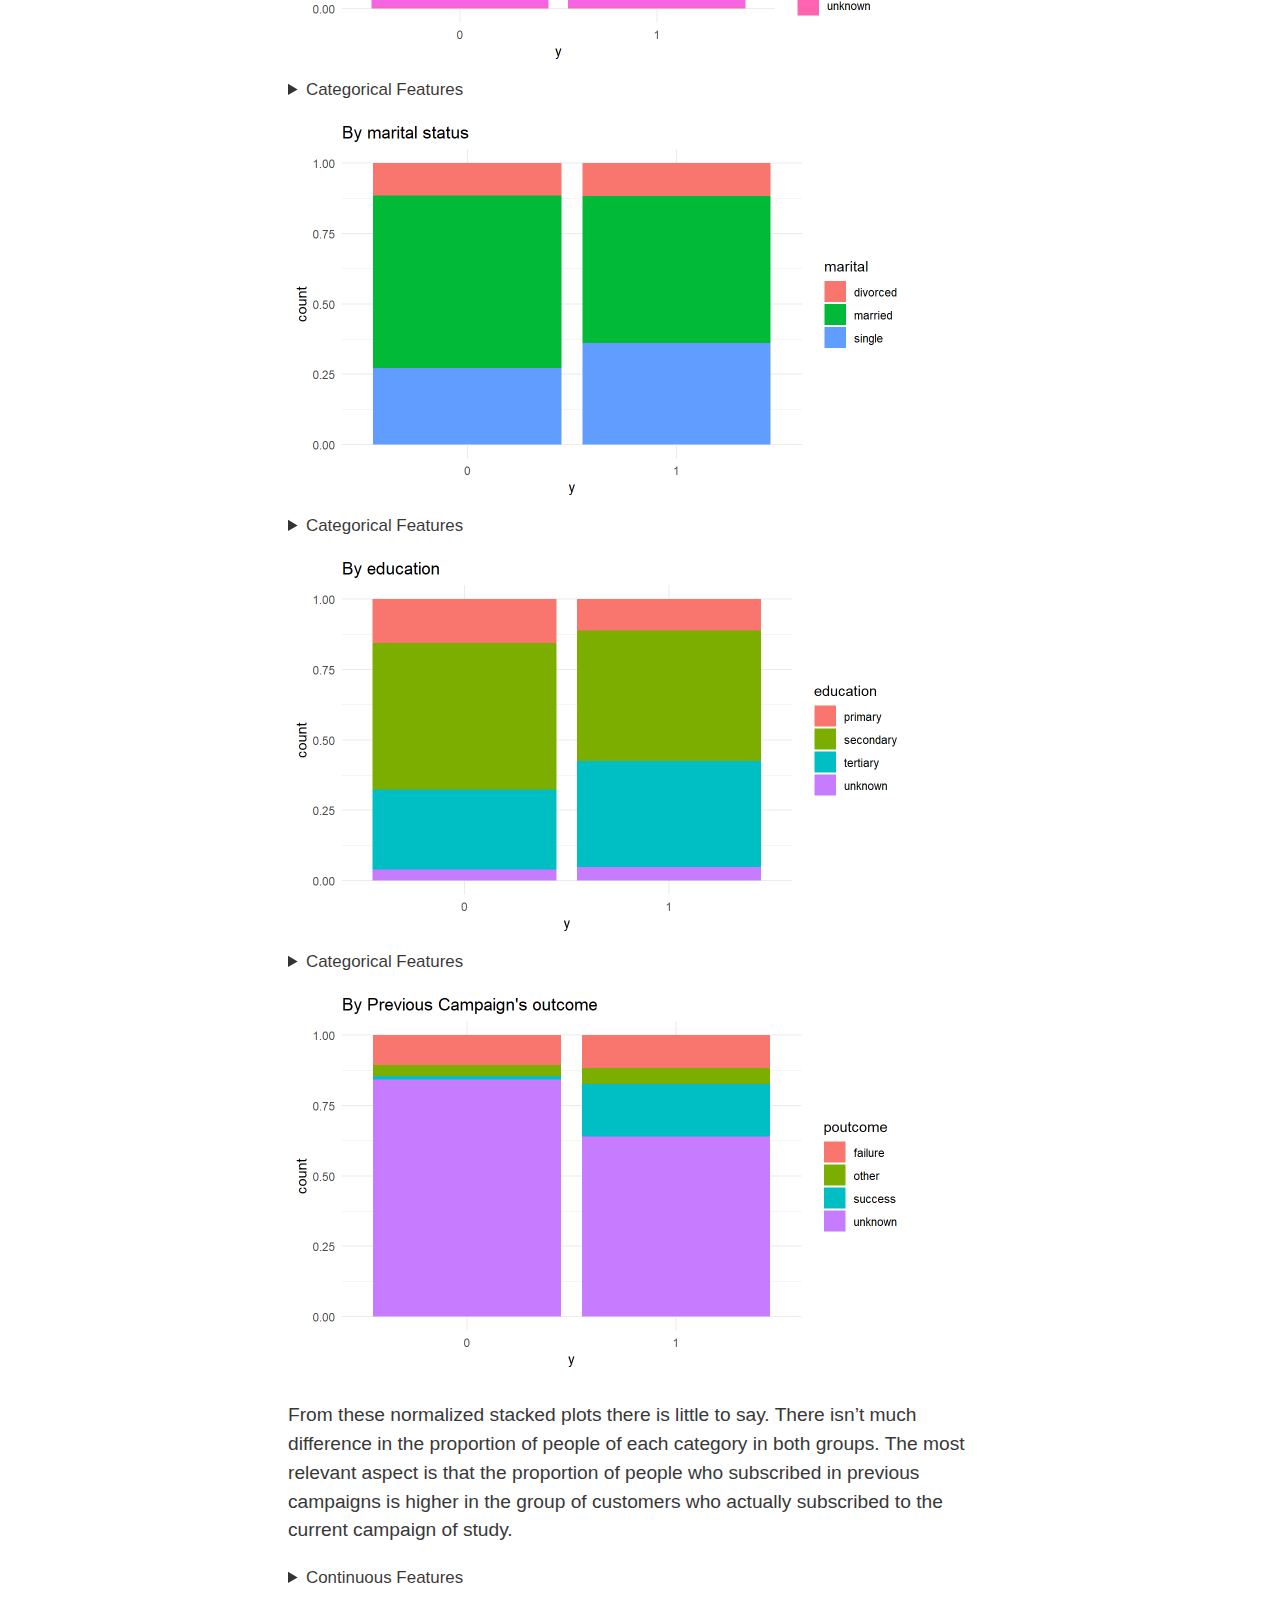
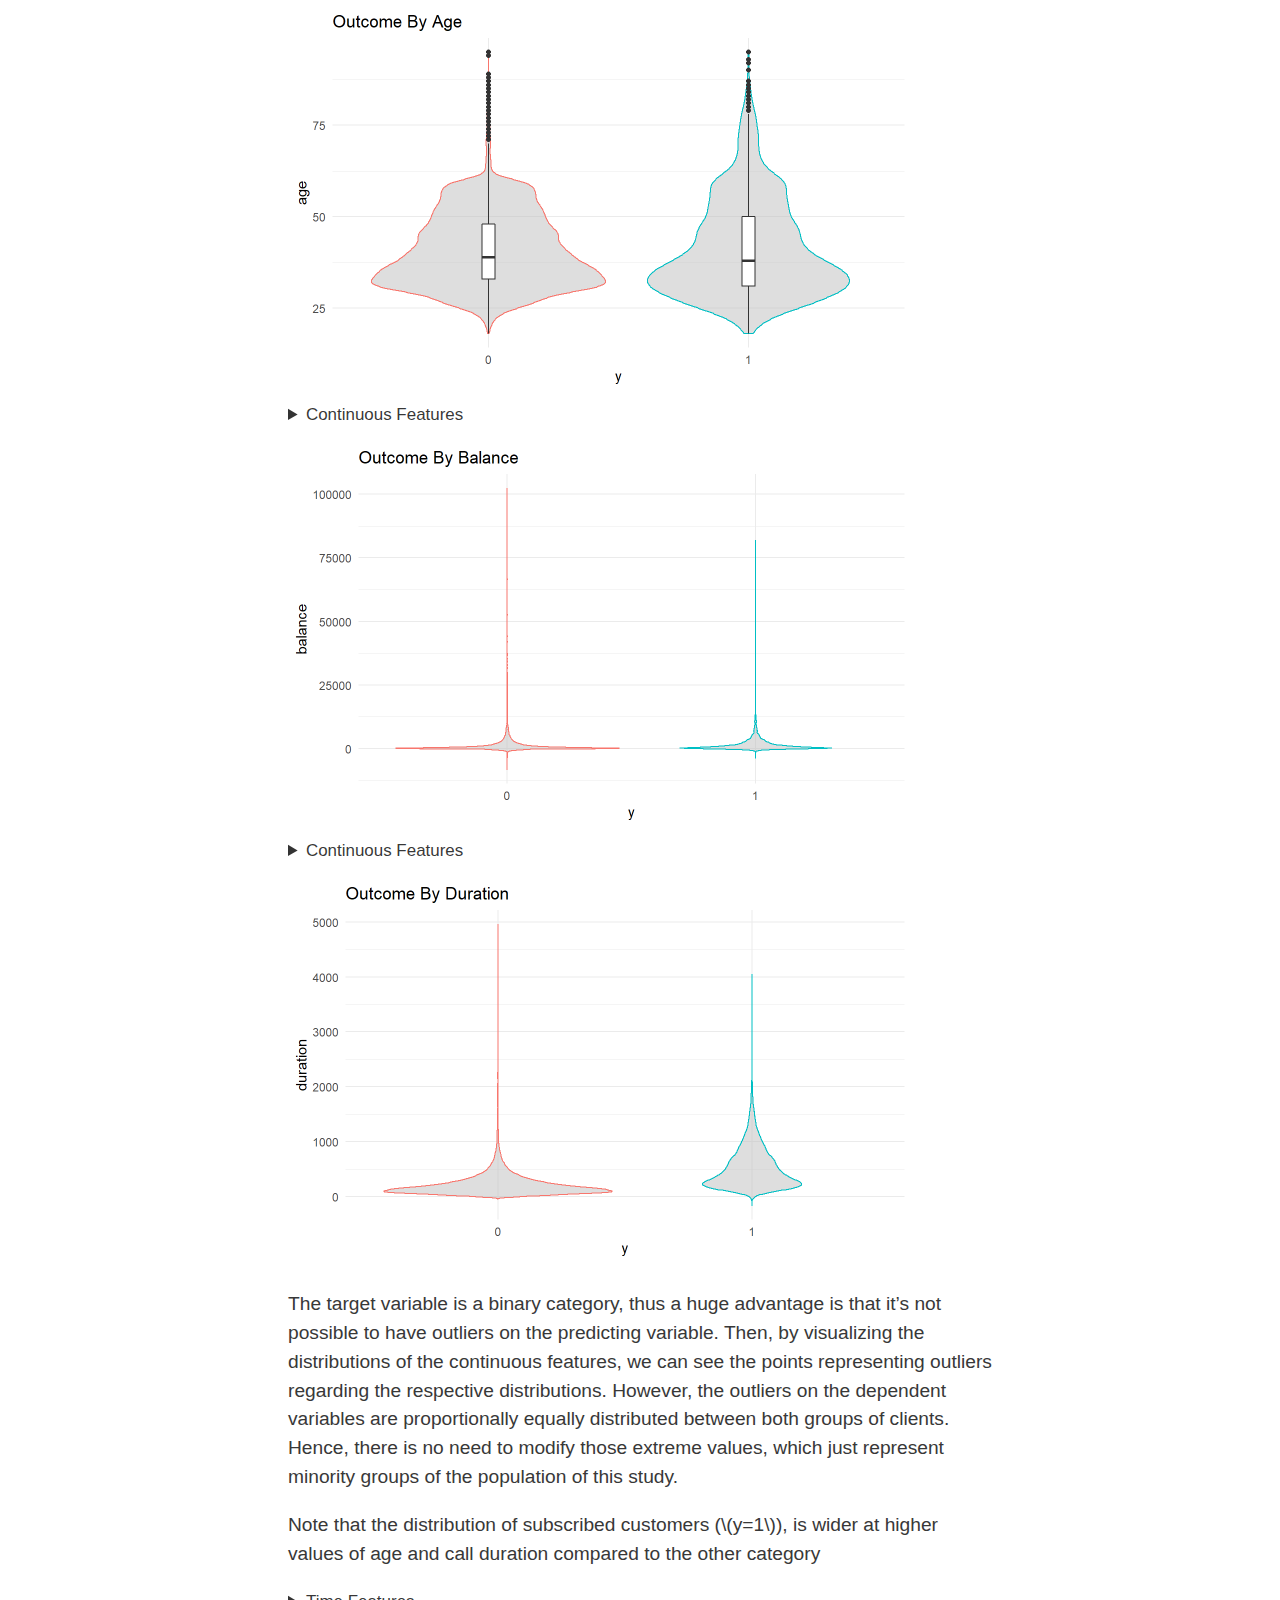
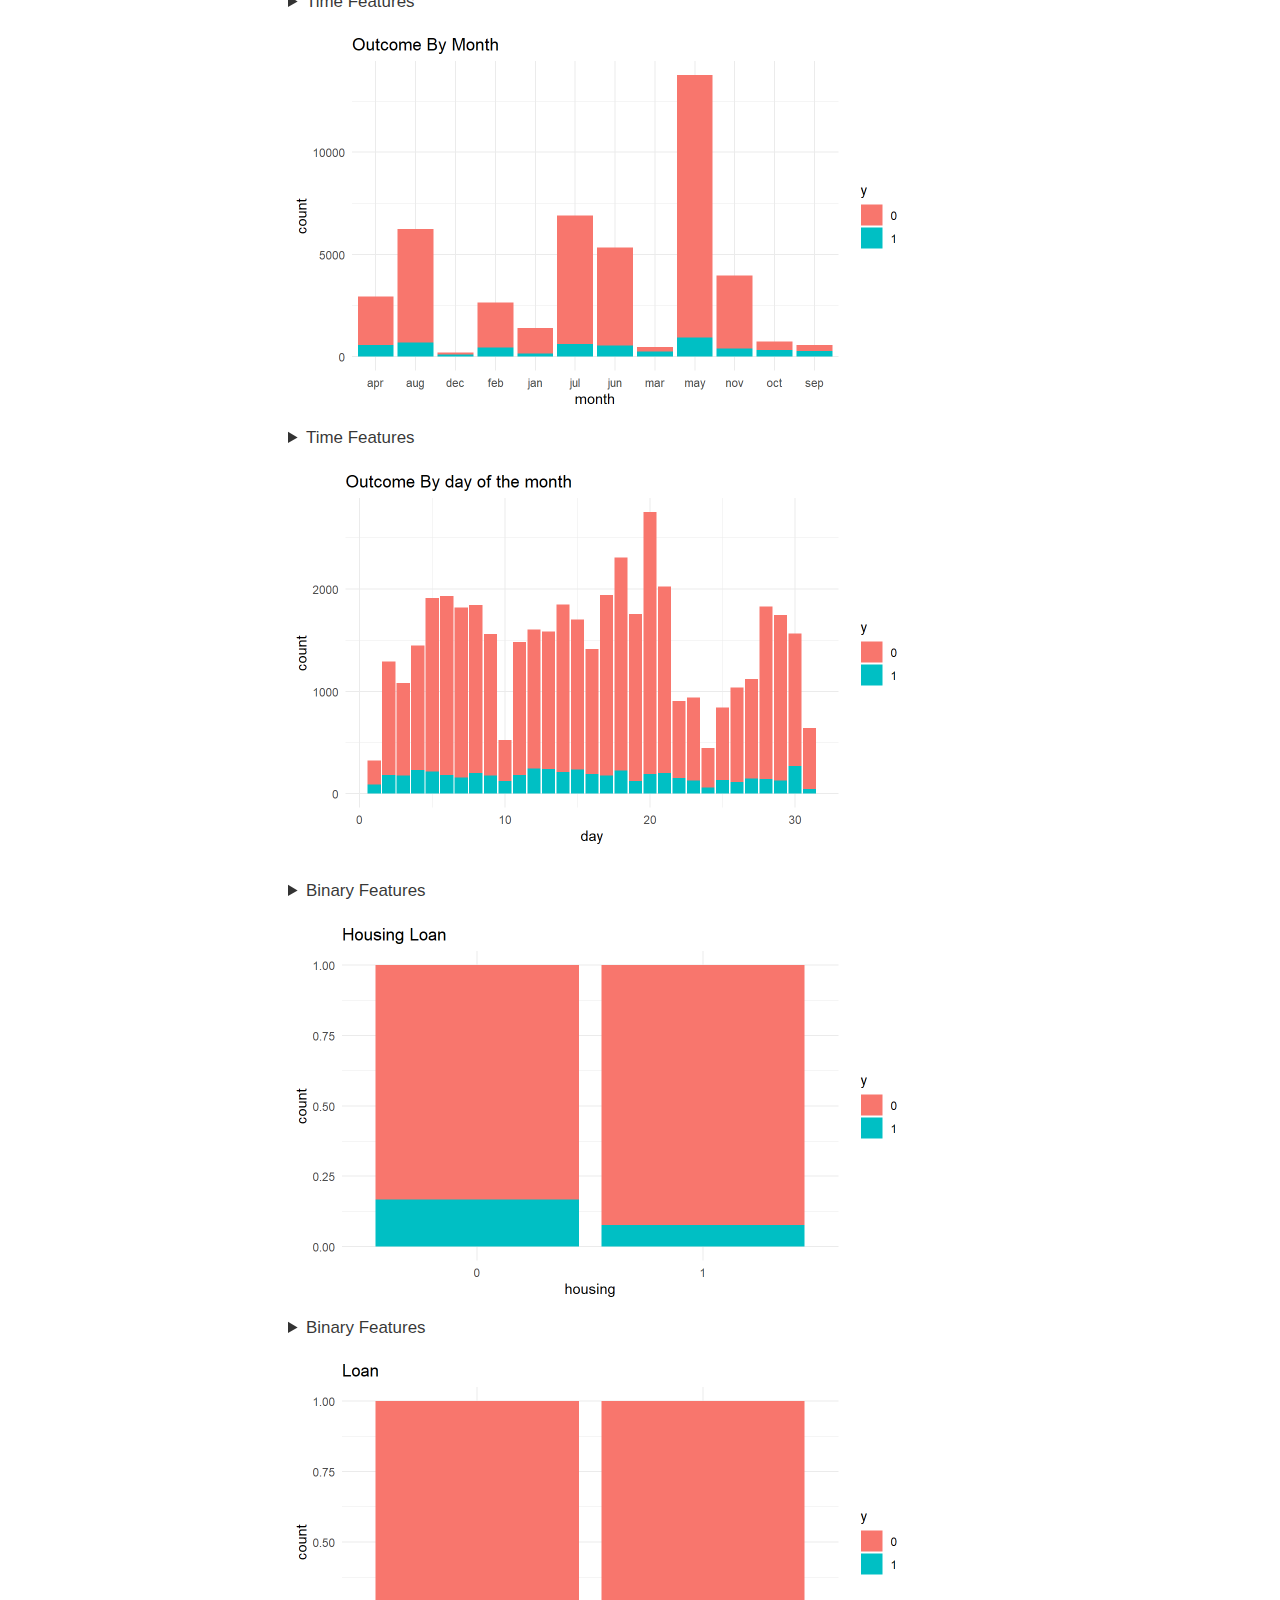
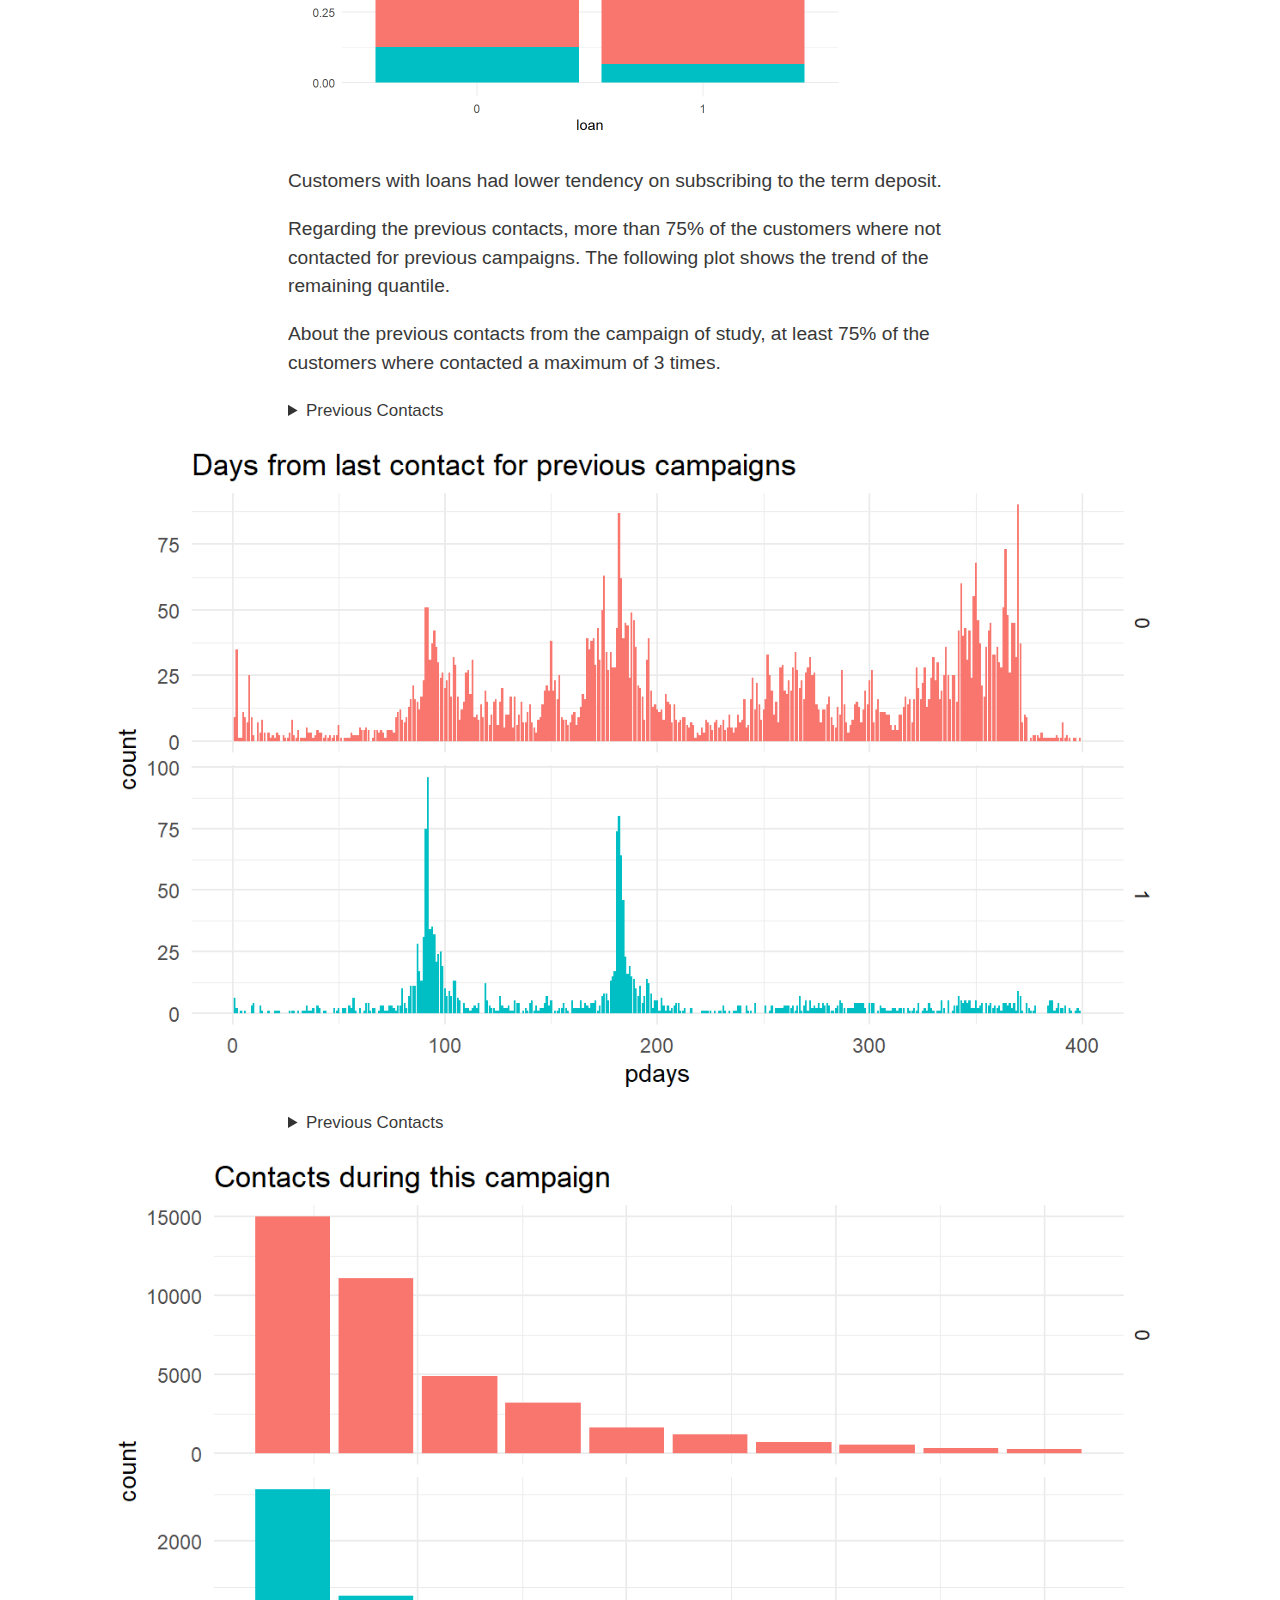
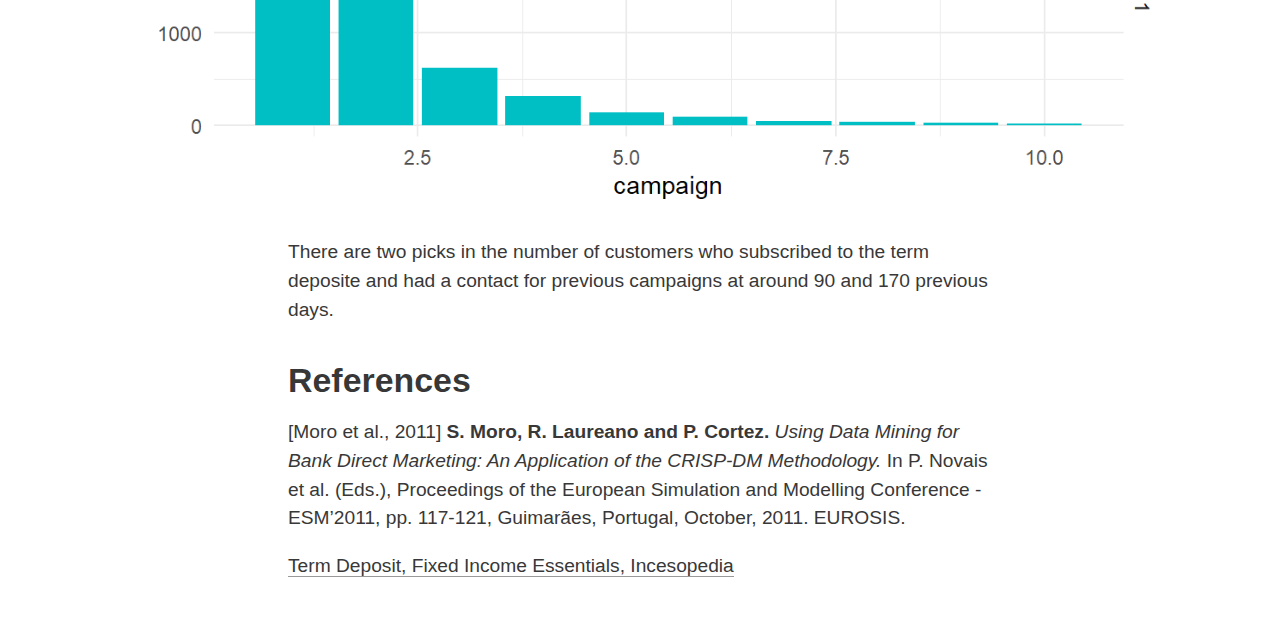
==== commit d9c6f6a9: "EDA" ====
--- a/Index.html
+++ b/Index.html
@@ -85,32 +85,32 @@
 </style>
 
   <!--radix_placeholder_meta_tags-->
-  <title>Potential Client Detection, an ANN aproach for customer Classification</title>
-
-  <meta property="description" itemprop="description" content="A new article created using the Distill format." />
+  <title>Potential Client Detection</title>
+
+  <meta property="description" itemprop="description" content="An ANN aproach for customer Classification." />
 
 
   <!--  https://schema.org/Article -->
-  <meta property="article:published" itemprop="datePublished" content="2021-05-24" />
-  <meta property="article:created" itemprop="dateCreated" content="2021-05-24" />
+  <meta property="article:published" itemprop="datePublished" content="2021-05-28" />
+  <meta property="article:created" itemprop="dateCreated" content="2021-05-28" />
   <meta name="article:author" content="Josep R.C." />
 
   <!--  https://developers.facebook.com/docs/sharing/webmasters#markup -->
-  <meta property="og:title" content="Potential Client Detection, an ANN aproach for customer Classification" />
+  <meta property="og:title" content="Potential Client Detection" />
   <meta property="og:type" content="article" />
-  <meta property="og:description" content="A new article created using the Distill format." />
+  <meta property="og:description" content="An ANN aproach for customer Classification." />
   <meta property="og:locale" content="en_US" />
 
   <!--  https://dev.twitter.com/cards/types/summary -->
   <meta property="twitter:card" content="summary" />
-  <meta property="twitter:title" content="Potential Client Detection, an ANN aproach for customer Classification" />
-  <meta property="twitter:description" content="A new article created using the Distill format." />
+  <meta property="twitter:title" content="Potential Client Detection" />
+  <meta property="twitter:description" content="An ANN aproach for customer Classification." />
 
   <!--/radix_placeholder_meta_tags-->
   <!--radix_placeholder_rmarkdown_metadata-->
 
   <script type="text/json" id="radix-rmarkdown-metadata">
-  {"type":"list","attributes":{"names":{"type":"character","attributes":{},"value":["title","description","author","date","output"]}},"value":[{"type":"character","attributes":{},"value":["Potential Client Detection, an ANN aproach for customer Classification"]},{"type":"character","attributes":{},"value":["A new article created using the Distill format.\n"]},{"type":"list","attributes":{},"value":[{"type":"list","attributes":{"names":{"type":"character","attributes":{},"value":["name","url","affiliation","affiliation_url"]}},"value":[{"type":"character","attributes":{},"value":["Josep R.C."]},{"type":"character","attributes":{},"value":["https://www.linkedin.com/in/josep%F0%9F%8C%AB-roman-cardell-414880184/"]},{"type":"character","attributes":{},"value":["UIB Student"]},{"type":"character","attributes":{},"value":["https://www.uib.cat/"]}]}]},{"type":"character","attributes":{},"value":["2021-05-24"]},{"type":"list","attributes":{"names":{"type":"character","attributes":{},"value":["distill::distill_article"]}},"value":[{"type":"list","attributes":{"names":{"type":"character","attributes":{},"value":["toc","toc_depth","toc_float","code_folding","theme","selfe_contained"]}},"value":[{"type":"logical","attributes":{},"value":[true]},{"type":"integer","attributes":{},"value":[3]},{"type":"logical","attributes":{},"value":[true]},{"type":"logical","attributes":{},"value":[true]},{"type":"character","attributes":{},"value":["theme1.css"]},{"type":"logical","attributes":{},"value":[false]}]}]}]}
+  {"type":"list","attributes":{"names":{"type":"character","attributes":{},"value":["title","description","author","date","output"]}},"value":[{"type":"character","attributes":{},"value":["Potential Client Detection"]},{"type":"character","attributes":{},"value":["An ANN aproach for customer Classification.\n"]},{"type":"list","attributes":{},"value":[{"type":"list","attributes":{"names":{"type":"character","attributes":{},"value":["name","url","affiliation","affiliation_url"]}},"value":[{"type":"character","attributes":{},"value":["Josep R.C."]},{"type":"character","attributes":{},"value":["https://www.linkedin.com/in/josep%F0%9F%8C%AB-roman-cardell-414880184/"]},{"type":"character","attributes":{},"value":["UIB Student"]},{"type":"character","attributes":{},"value":["https://www.uib.cat/"]}]}]},{"type":"character","attributes":{},"value":["2021-05-28"]},{"type":"list","attributes":{"names":{"type":"character","attributes":{},"value":["distill::distill_article"]}},"value":[{"type":"list","attributes":{"names":{"type":"character","attributes":{},"value":["toc","toc_depth","toc_float","code_folding","theme","selfe_contained"]}},"value":[{"type":"logical","attributes":{},"value":[true]},{"type":"integer","attributes":{},"value":[3]},{"type":"logical","attributes":{},"value":[true]},{"type":"logical","attributes":{},"value":[true]},{"type":"character","attributes":{},"value":["theme1.css"]},{"type":"logical","attributes":{},"value":[false]}]}]}]}
   </script>
   <!--/radix_placeholder_rmarkdown_metadata-->
   
@@ -1704,6 +1704,8 @@
   }</style>
   <!--/radix_placeholder_distill-->
   <script src="[data-uri]"></script>
+  <link href="data:text/css,%2Epagedtable%20%7B%0Aoverflow%3A%20auto%3B%0Apadding%2Dleft%3A%208px%3B%0Apadding%2Dright%3A%208px%3B%0A%7D%0A%2Epagedtable%2Dwrapper%20%7B%0Aborder%3A%201px%20solid%20%23ccc%3B%0Aborder%2Dradius%3A%204px%3B%0Amargin%2Dbottom%3A%2010px%3B%0A%7D%0A%2Epagedtable%20table%20%7B%0Awidth%3A%20100%25%3B%0Amax%2Dwidth%3A%20100%25%3B%0Amargin%3A%200%3B%0A%7D%0A%2Epagedtable%20th%20%7B%0Apadding%3A%200%205px%200%205px%3B%0Aborder%3A%20none%3B%0Aborder%2Dbottom%3A%202px%20solid%20%23dddddd%3B%0Amin%2Dwidth%3A%2045px%3B%0A%7D%0A%2Epagedtable%2Dempty%20th%20%7B%0Adisplay%3A%20none%3B%0A%7D%0A%2Epagedtable%20td%20%7B%0Apadding%3A%200%204px%200%204px%3B%0A%7D%0A%2Epagedtable%20%2Eeven%20%7B%0Abackground%2Dcolor%3A%20rgba%28140%2C%20140%2C%20140%2C%200%2E1%29%3B%0A%7D%0A%2Epagedtable%2Dpadding%2Dcol%20%7B%0Adisplay%3A%20none%3B%0A%7D%0A%2Epagedtable%20a%20%7B%0A%2Dwebkit%2Dtouch%2Dcallout%3A%20none%3B%0A%2Dwebkit%2Duser%2Dselect%3A%20none%3B%0A%2Dkhtml%2Duser%2Dselect%3A%20none%3B%0A%2Dmoz%2Duser%2Dselect%3A%20none%3B%0A%2Dms%2Duser%2Dselect%3A%20none%3B%0Auser%2Dselect%3A%20none%3B%0A%7D%0A%2Epagedtable%2Dindex%2Dnav%20%7B%0Acursor%3A%20pointer%3B%0Apadding%3A%200%205px%200%205px%3B%0Afloat%3A%20right%3B%0Aborder%3A%200%3B%0A%7D%0A%2Epagedtable%2Dindex%2Dnav%2Ddisabled%20%7B%0Acursor%3A%20default%3B%0Atext%2Ddecoration%3A%20none%3B%0Acolor%3A%20%23999%3B%0A%7D%0Aa%2Epagedtable%2Dindex%2Dnav%2Ddisabled%3Ahover%20%7B%0Atext%2Ddecoration%3A%20none%3B%0Acolor%3A%20%23999%3B%0A%7D%0A%2Epagedtable%2Dindexes%20%7B%0Acursor%3A%20pointer%3B%0Afloat%3A%20right%3B%0Aborder%3A%200%3B%0A%7D%0A%2Epagedtable%2Dindex%2Dcurrent%20%7B%0Acursor%3A%20default%3B%0Atext%2Ddecoration%3A%20none%3B%0Afont%2Dweight%3A%20bold%3B%0Acolor%3A%20%23333%3B%0Aborder%3A%200%3B%0A%7D%0Aa%2Epagedtable%2Dindex%2Dcurrent%3Ahover%20%7B%0Atext%2Ddecoration%3A%20none%3B%0Afont%2Dweight%3A%20bold%3B%0Acolor%3A%20%23333%3B%0A%7D%0A%2Epagedtable%2Dindex%20%7B%0Awidth%3A%2030px%3B%0Adisplay%3A%20inline%2Dblock%3B%0Atext%2Dalign%3A%20center%3B%0Aborder%3A%200%3B%0A%7D%0A%2Epagedtable%2Dindex%2Dseparator%2Dleft%20%7B%0Adisplay%3A%20inline%2Dblock%3B%0Acolor%3A%20%23333%3B%0Afont%2Dsize%3A%209px%3B%0Apadding%3A%200%200%200%200%3B%0Acursor%3A%20default%3B%0A%7D%0A%2Epagedtable%2Dindex%2Dseparator%2Dright%20%7B%0Adisplay%3A%20inline%2Dblock%3B%0Acolor%3A%20%23333%3B%0Afont%2Dsize%3A%209px%3B%0Apadding%3A%200%204px%200%200%3B%0Acursor%3A%20default%3B%0A%7D%0A%2Epagedtable%2Dfooter%20%7B%0Apadding%2Dtop%3A%204px%3B%0Apadding%2Dbottom%3A%205px%3B%0A%7D%0A%2Epagedtable%2Dnot%2Dempty%20%2Epagedtable%2Dfooter%20%7B%0Aborder%2Dtop%3A%202px%20solid%20%23dddddd%3B%0A%7D%0A%2Epagedtable%2Dinfo%20%7B%0Aoverflow%3A%20hidden%3B%0Acolor%3A%20%23999%3B%0Awhite%2Dspace%3A%20nowrap%3B%0Atext%2Doverflow%3A%20ellipsis%3B%0A%7D%0A%2Epagedtable%2Dheader%2Dname%20%7B%0Aoverflow%3A%20hidden%3B%0Atext%2Doverflow%3A%20ellipsis%3B%0A%7D%0A%2Epagedtable%2Dheader%2Dtype%20%7B%0Acolor%3A%20%23999%3B%0Afont%2Dweight%3A%20400%3B%0A%7D%0A%2Epagedtable%2Dna%2Dcell%20%7B%0Afont%2Dstyle%3A%20italic%3B%0Aopacity%3A%200%2E3%3B%0A%7D%0A" rel="stylesheet" />
+  <script src="[data-uri]"></script>
   <script src="[data-uri]"></script>
   <script src="[data-uri]"></script>
   <link href="data:text/css,%2Etippy%2Dbox%5Bdata%2Danimation%3Dfade%5D%5Bdata%2Dstate%3Dhidden%5D%7Bopacity%3A0%7D%5Bdata%2Dtippy%2Droot%5D%7Bmax%2Dwidth%3Acalc%28100vw%20%2D%2010px%29%7D%2Etippy%2Dbox%7Bposition%3Arelative%3Bbackground%2Dcolor%3A%23333%3Bcolor%3A%23fff%3Bborder%2Dradius%3A4px%3Bfont%2Dsize%3A14px%3Bline%2Dheight%3A1%2E4%3Boutline%3A0%3Btransition%2Dproperty%3Atransform%2Cvisibility%2Copacity%7D%2Etippy%2Dbox%5Bdata%2Dplacement%5E%3Dtop%5D%3E%2Etippy%2Darrow%7Bbottom%3A0%7D%2Etippy%2Dbox%5Bdata%2Dplacement%5E%3Dtop%5D%3E%2Etippy%2Darrow%3Abefore%7Bbottom%3A%2D7px%3Bleft%3A0%3Bborder%2Dwidth%3A8px%208px%200%3Bborder%2Dtop%2Dcolor%3Ainitial%3Btransform%2Dorigin%3Acenter%20top%7D%2Etippy%2Dbox%5Bdata%2Dplacement%5E%3Dbottom%5D%3E%2Etippy%2Darrow%7Btop%3A0%7D%2Etippy%2Dbox%5Bdata%2Dplacement%5E%3Dbottom%5D%3E%2Etippy%2Darrow%3Abefore%7Btop%3A%2D7px%3Bleft%3A0%3Bborder%2Dwidth%3A0%208px%208px%3Bborder%2Dbottom%2Dcolor%3Ainitial%3Btransform%2Dorigin%3Acenter%20bottom%7D%2Etippy%2Dbox%5Bdata%2Dplacement%5E%3Dleft%5D%3E%2Etippy%2Darrow%7Bright%3A0%7D%2Etippy%2Dbox%5Bdata%2Dplacement%5E%3Dleft%5D%3E%2Etippy%2Darrow%3Abefore%7Bborder%2Dwidth%3A8px%200%208px%208px%3Bborder%2Dleft%2Dcolor%3Ainitial%3Bright%3A%2D7px%3Btransform%2Dorigin%3Acenter%20left%7D%2Etippy%2Dbox%5Bdata%2Dplacement%5E%3Dright%5D%3E%2Etippy%2Darrow%7Bleft%3A0%7D%2Etippy%2Dbox%5Bdata%2Dplacement%5E%3Dright%5D%3E%2Etippy%2Darrow%3Abefore%7Bleft%3A%2D7px%3Bborder%2Dwidth%3A8px%208px%208px%200%3Bborder%2Dright%2Dcolor%3Ainitial%3Btransform%2Dorigin%3Acenter%20right%7D%2Etippy%2Dbox%5Bdata%2Dinertia%5D%5Bdata%2Dstate%3Dvisible%5D%7Btransition%2Dtiming%2Dfunction%3Acubic%2Dbezier%28%2E54%2C1%2E5%2C%2E38%2C1%2E11%29%7D%2Etippy%2Darrow%7Bwidth%3A16px%3Bheight%3A16px%3Bcolor%3A%23333%7D%2Etippy%2Darrow%3Abefore%7Bcontent%3A%22%22%3Bposition%3Aabsolute%3Bborder%2Dcolor%3Atransparent%3Bborder%2Dstyle%3Asolid%7D%2Etippy%2Dcontent%7Bposition%3Arelative%3Bpadding%3A5px%209px%3Bz%2Dindex%3A1%7D" rel="stylesheet" />
@@ -1724,7 +1726,7 @@
 <!--radix_placeholder_front_matter-->
 
 <script id="distill-front-matter" type="text/json">
-{"title":"Potential Client Detection, an ANN aproach for customer Classification","description":"A new article created using the Distill format.","authors":[{"author":"Josep R.C.","authorURL":"https://www.linkedin.com/in/josep%F0%9F%8C%AB-roman-cardell-414880184/","affiliation":"UIB Student","affiliationURL":"https://www.uib.cat/","orcidID":""}],"publishedDate":"2021-05-24T00:00:00.000+02:00","citationText":"R.C., 2021"}
+{"title":"Potential Client Detection","description":"An ANN aproach for customer Classification.","authors":[{"author":"Josep R.C.","authorURL":"https://www.linkedin.com/in/josep%F0%9F%8C%AB-roman-cardell-414880184/","affiliation":"UIB Student","affiliationURL":"https://www.uib.cat/","orcidID":""}],"publishedDate":"2021-05-28T00:00:00.000+02:00","citationText":"R.C., 2021"}
 </script>
 
 <!--/radix_placeholder_front_matter-->
@@ -1734,16 +1736,16 @@
 <!--/radix_placeholder_site_before_body-->
 
 <div class="d-title">
-<h1>Potential Client Detection, an ANN aproach for customer Classification</h1>
+<h1>Potential Client Detection</h1>
 <!--radix_placeholder_categories-->
 <!--/radix_placeholder_categories-->
-<p><p>A new article created using the Distill format.</p></p>
+<p><p>An ANN aproach for customer Classification.</p></p>
 </div>
 
 <div class="d-byline">
   Josep R.C. <a href="https://www.linkedin.com/in/josep%F0%9F%8C%AB-roman-cardell-414880184/" class="uri">https://www.linkedin.com/in/josep%F0%9F%8C%AB-roman-cardell-414880184/</a> (UIB Student)<a href="https://www.uib.cat/" class="uri">https://www.uib.cat/</a>
   
-<br />2021-05-24
+<br />2021-05-28
 </div>
 
 <div class="d-article">
@@ -1778,6 +1780,7 @@
 <span class="kw"><a href="https://rdrr.io/r/base/library.html">library</a></span><span class="op">(</span><span class="va"><a href="https://magrittr.tidyverse.org">magrittr</a></span><span class="op">)</span>
 
 <span class="kw"><a href="https://rdrr.io/r/base/library.html">library</a></span><span class="op">(</span><span class="va"><a href="https://ggplot2.tidyverse.org">ggplot2</a></span><span class="op">)</span>
+<span class="kw"><a href="https://rdrr.io/r/base/library.html">library</a></span><span class="op">(</span><span class="va"><a href="https://github.com/rstudio/rmarkdown">rmarkdown</a></span><span class="op">)</span>
 </code></pre>
 </div>
 </details>
@@ -1824,14 +1827,15 @@
 <div class="layout-chunk" data-layout="l-body">
 <details>
 <summary>
-Show code
+Summary
 </summary>
 <div class="sourceCode">
-<pre class="sourceCode r"><code class="sourceCode r"><span class="va">data</span> <span class="op">%&lt;&gt;%</span> <span class="fu">mutate</span><span class="op">(</span><span class="fu">across</span><span class="op">(</span><span class="fu"><a href="https://rdrr.io/r/base/c.html">c</a></span><span class="op">(</span><span class="va">job</span>, <span class="va">marital</span>, <span class="va">education</span>, <span class="va">month</span>, <span class="va">poutcome</span><span class="op">)</span>, <span class="va">as.factor</span><span class="op">)</span><span class="op">)</span>
-<span class="va">data</span><span class="op">$</span><span class="va">default</span> <span class="op">&lt;-</span> <span class="fu"><a href="https://rdrr.io/r/base/ifelse.html">ifelse</a></span><span class="op">(</span><span class="va">data</span><span class="op">$</span><span class="va">default</span> <span class="op">==</span> <span class="st">&quot;yes&quot;</span>, <span class="fl">1</span>, <span class="fl">0</span><span class="op">)</span>
+<pre class="sourceCode r"><code class="sourceCode r"><span class="va">data</span><span class="op">$</span><span class="va">default</span> <span class="op">&lt;-</span> <span class="fu"><a href="https://rdrr.io/r/base/ifelse.html">ifelse</a></span><span class="op">(</span><span class="va">data</span><span class="op">$</span><span class="va">default</span> <span class="op">==</span> <span class="st">&quot;yes&quot;</span>, <span class="fl">1</span>, <span class="fl">0</span><span class="op">)</span>
 <span class="va">data</span><span class="op">$</span><span class="va">housing</span> <span class="op">&lt;-</span> <span class="fu"><a href="https://rdrr.io/r/base/ifelse.html">ifelse</a></span><span class="op">(</span><span class="va">data</span><span class="op">$</span><span class="va">housing</span> <span class="op">==</span> <span class="st">&quot;yes&quot;</span>, <span class="fl">1</span>, <span class="fl">0</span><span class="op">)</span>
 <span class="va">data</span><span class="op">$</span><span class="va">loan</span> <span class="op">&lt;-</span> <span class="fu"><a href="https://rdrr.io/r/base/ifelse.html">ifelse</a></span><span class="op">(</span><span class="va">data</span><span class="op">$</span><span class="va">loan</span> <span class="op">==</span> <span class="st">&quot;yes&quot;</span>, <span class="fl">1</span>, <span class="fl">0</span><span class="op">)</span>
 <span class="va">data</span><span class="op">$</span><span class="va">y</span> <span class="op">&lt;-</span> <span class="fu"><a href="https://rdrr.io/r/base/ifelse.html">ifelse</a></span><span class="op">(</span><span class="va">data</span><span class="op">$</span><span class="va">y</span> <span class="op">==</span> <span class="st">&quot;yes&quot;</span>, <span class="fl">1</span>, <span class="fl">0</span><span class="op">)</span>
+<span class="va">data</span> <span class="op">%&lt;&gt;%</span> <span class="fu">mutate</span><span class="op">(</span><span class="fu">across</span><span class="op">(</span><span class="fu"><a href="https://rdrr.io/r/base/c.html">c</a></span><span class="op">(</span><span class="va">job</span>, <span class="va">marital</span>, <span class="va">education</span>, <span class="va">month</span>, <span class="va">poutcome</span>,
+                          <span class="va">default</span>, <span class="va">housing</span>, <span class="va">loan</span>, <span class="va">y</span><span class="op">)</span>, <span class="va">as.factor</span><span class="op">)</span><span class="op">)</span>
 <span class="fu"><a href="https://rdrr.io/r/base/summary.html">summary</a></span><span class="op">(</span><span class="va">data</span><span class="op">)</span>
 </code></pre>
 </div>
@@ -1844,38 +1848,30 @@
  3rd Qu.:48.00   services   :4154                   
  Max.   :95.00   retired    :2264                   
                  (Other)    :6835                   
-     education        default           balance      
- primary  : 6851   Min.   :0.00000   Min.   : -8019  
- secondary:23202   1st Qu.:0.00000   1st Qu.:    72  
- tertiary :13301   Median :0.00000   Median :   448  
- unknown  : 1857   Mean   :0.01803   Mean   :  1362  
-                   3rd Qu.:0.00000   3rd Qu.:  1428  
-                   Max.   :1.00000   Max.   :102127  
-                                                     
-    housing            loan             day            month      
- Min.   :0.0000   Min.   :0.0000   Min.   : 1.00   may    :13766  
- 1st Qu.:0.0000   1st Qu.:0.0000   1st Qu.: 8.00   jul    : 6895  
- Median :1.0000   Median :0.0000   Median :16.00   aug    : 6247  
- Mean   :0.5558   Mean   :0.1602   Mean   :15.81   jun    : 5341  
- 3rd Qu.:1.0000   3rd Qu.:0.0000   3rd Qu.:21.00   nov    : 3970  
- Max.   :1.0000   Max.   :1.0000   Max.   :31.00   apr    : 2932  
-                                                   (Other): 6060  
-    duration         campaign          pdays          previous       
- Min.   :   0.0   Min.   : 1.000   Min.   : -1.0   Min.   :  0.0000  
- 1st Qu.: 103.0   1st Qu.: 1.000   1st Qu.: -1.0   1st Qu.:  0.0000  
- Median : 180.0   Median : 2.000   Median : -1.0   Median :  0.0000  
- Mean   : 258.2   Mean   : 2.764   Mean   : 40.2   Mean   :  0.5803  
- 3rd Qu.: 319.0   3rd Qu.: 3.000   3rd Qu.: -1.0   3rd Qu.:  0.0000  
- Max.   :4918.0   Max.   :63.000   Max.   :871.0   Max.   :275.0000  
-                                                                     
-    poutcome           y        
- failure: 4901   Min.   :0.000  
- other  : 1840   1st Qu.:0.000  
- success: 1511   Median :0.000  
- unknown:36959   Mean   :0.117  
-                 3rd Qu.:0.000  
-                 Max.   :1.000  
-                                </code></pre>
+     education     default      balance       housing   loan     
+ primary  : 6851   0:44396   Min.   : -8019   0:20081   0:37967  
+ secondary:23202   1:  815   1st Qu.:    72   1:25130   1: 7244  
+ tertiary :13301             Median :   448                      
+ unknown  : 1857             Mean   :  1362                      
+                             3rd Qu.:  1428                      
+                             Max.   :102127                      
+                                                                 
+      day            month          duration         campaign     
+ Min.   : 1.00   may    :13766   Min.   :   0.0   Min.   : 1.000  
+ 1st Qu.: 8.00   jul    : 6895   1st Qu.: 103.0   1st Qu.: 1.000  
+ Median :16.00   aug    : 6247   Median : 180.0   Median : 2.000  
+ Mean   :15.81   jun    : 5341   Mean   : 258.2   Mean   : 2.764  
+ 3rd Qu.:21.00   nov    : 3970   3rd Qu.: 319.0   3rd Qu.: 3.000  
+ Max.   :31.00   apr    : 2932   Max.   :4918.0   Max.   :63.000  
+                 (Other): 6060                                    
+     pdays          previous           poutcome     y        
+ Min.   : -1.0   Min.   :  0.0000   failure: 4901   0:39922  
+ 1st Qu.: -1.0   1st Qu.:  0.0000   other  : 1840   1: 5289  
+ Median : -1.0   Median :  0.0000   success: 1511            
+ Mean   : 40.2   Mean   :  0.5803   unknown:36959            
+ 3rd Qu.: -1.0   3rd Qu.:  0.0000                            
+ Max.   :871.0   Max.   :275.0000                            
+                                                             </code></pre>
 </div>
 <p>From the target variable we can say that only 11.7% of the clients subscribed to the term deposit.</p>
 <h2 id="missing-values.">Missing values.</h2>
@@ -1885,16 +1881,15 @@
 Show code
 </summary>
 <div class="sourceCode">
-<pre class="sourceCode r"><code class="sourceCode r"><span class="fu"><a href="https://rdrr.io/r/base/colSums.html">colSums</a></span><span class="op">(</span><span class="fu"><a href="https://rdrr.io/r/base/NA.html">is.na</a></span><span class="op">(</span><span class="va">data</span><span class="op">)</span><span class="op">)</span>
+<pre class="sourceCode r"><code class="sourceCode r"><span class="fu"><a href="https://rdrr.io/r/base/data.frame.html">data.frame</a></span><span class="op">(</span><span class="st">&quot;NA&#39;s&quot;</span> <span class="op">=</span> <span class="fu"><a href="https://rdrr.io/r/base/colSums.html">colSums</a></span><span class="op">(</span><span class="fu"><a href="https://rdrr.io/r/base/NA.html">is.na</a></span><span class="op">(</span><span class="va">data</span><span class="op">)</span><span class="op">)</span><span class="op">)</span> <span class="op">%&gt;%</span> <span class="fu"><a href="https://rdrr.io/pkg/rmarkdown/man/paged_table.html">paged_table</a></span><span class="op">(</span><span class="op">)</span>
 </code></pre>
 </div>
 </details>
-<pre><code>      age       job   marital education   default   balance   housing 
-        0         0         0         0         0         0         0 
-     loan       day     month  duration  campaign     pdays  previous 
-        0         0         0         0         0         0         0 
- poutcome         y 
-        0         0 </code></pre>
+<div data-pagedtable="false">
+<script data-pagedtable-source type="application/json">
+{"columns":[{"label":[""],"name":["_rn_"],"type":[""],"align":["left"]},{"label":["NA.s"],"name":[1],"type":["dbl"],"align":["right"]}],"data":[{"1":"0","_rn_":"age"},{"1":"0","_rn_":"job"},{"1":"0","_rn_":"marital"},{"1":"0","_rn_":"education"},{"1":"0","_rn_":"default"},{"1":"0","_rn_":"balance"},{"1":"0","_rn_":"housing"},{"1":"0","_rn_":"loan"},{"1":"0","_rn_":"day"},{"1":"0","_rn_":"month"},{"1":"0","_rn_":"duration"},{"1":"0","_rn_":"campaign"},{"1":"0","_rn_":"pdays"},{"1":"0","_rn_":"previous"},{"1":"0","_rn_":"poutcome"},{"1":"0","_rn_":"y"}],"options":{"columns":{"min":{},"max":[10]},"rows":{"min":[10],"max":[10]},"pages":{}}}
+  </script>
+</div>
 </div>
 <p>There are no missing values in any of the features.</p>
 <h1 id="exploratory-data-analysis">Exploratory Data Analysis</h1>
@@ -1903,7 +1898,7 @@
 <div class="layout-chunk" data-layout="l-body">
 <details>
 <summary>
-Show code
+Target Feature
 </summary>
 <div class="sourceCode">
 <pre class="sourceCode r"><code class="sourceCode r"><span class="va">data</span> <span class="op">%&gt;%</span>
@@ -1918,11 +1913,11 @@
 </details>
 <p><img src="[data-uri]" width="624" /></p>
 </div>
-<p>Starting form the fact that only a 11.7% of the contacted clients subscribed to the campaign, the following plots aim to visualize the normalized distribution of the target variable among all categorical features:</p>
+<p>Starting from the fact that only a 11.7% of the contacted clients subscribed to the campaign, the following plots aim to visualize the <strong>normalized distribution</strong> of the target variable among all categorical features:</p>
 <div class="layout-chunk" data-layout="l-body">
 <details>
 <summary>
-Show code
+Categorical Features
 </summary>
 <div class="sourceCode">
 <pre class="sourceCode r"><code class="sourceCode r"><span class="va">data</span> <span class="op">%&gt;%</span>
@@ -1933,10 +1928,10 @@
 </code></pre>
 </div>
 </details>
-<img src="[data-uri]" width="624" />
+<img src="[data-uri]" width="624" />
 <details>
 <summary>
-Show code
+Categorical Features
 </summary>
 <div class="sourceCode">
 <pre class="sourceCode r"><code class="sourceCode r"><span class="va">data</span> <span class="op">%&gt;%</span>
@@ -1947,10 +1942,10 @@
 </code></pre>
 </div>
 </details>
-<img src="[data-uri]